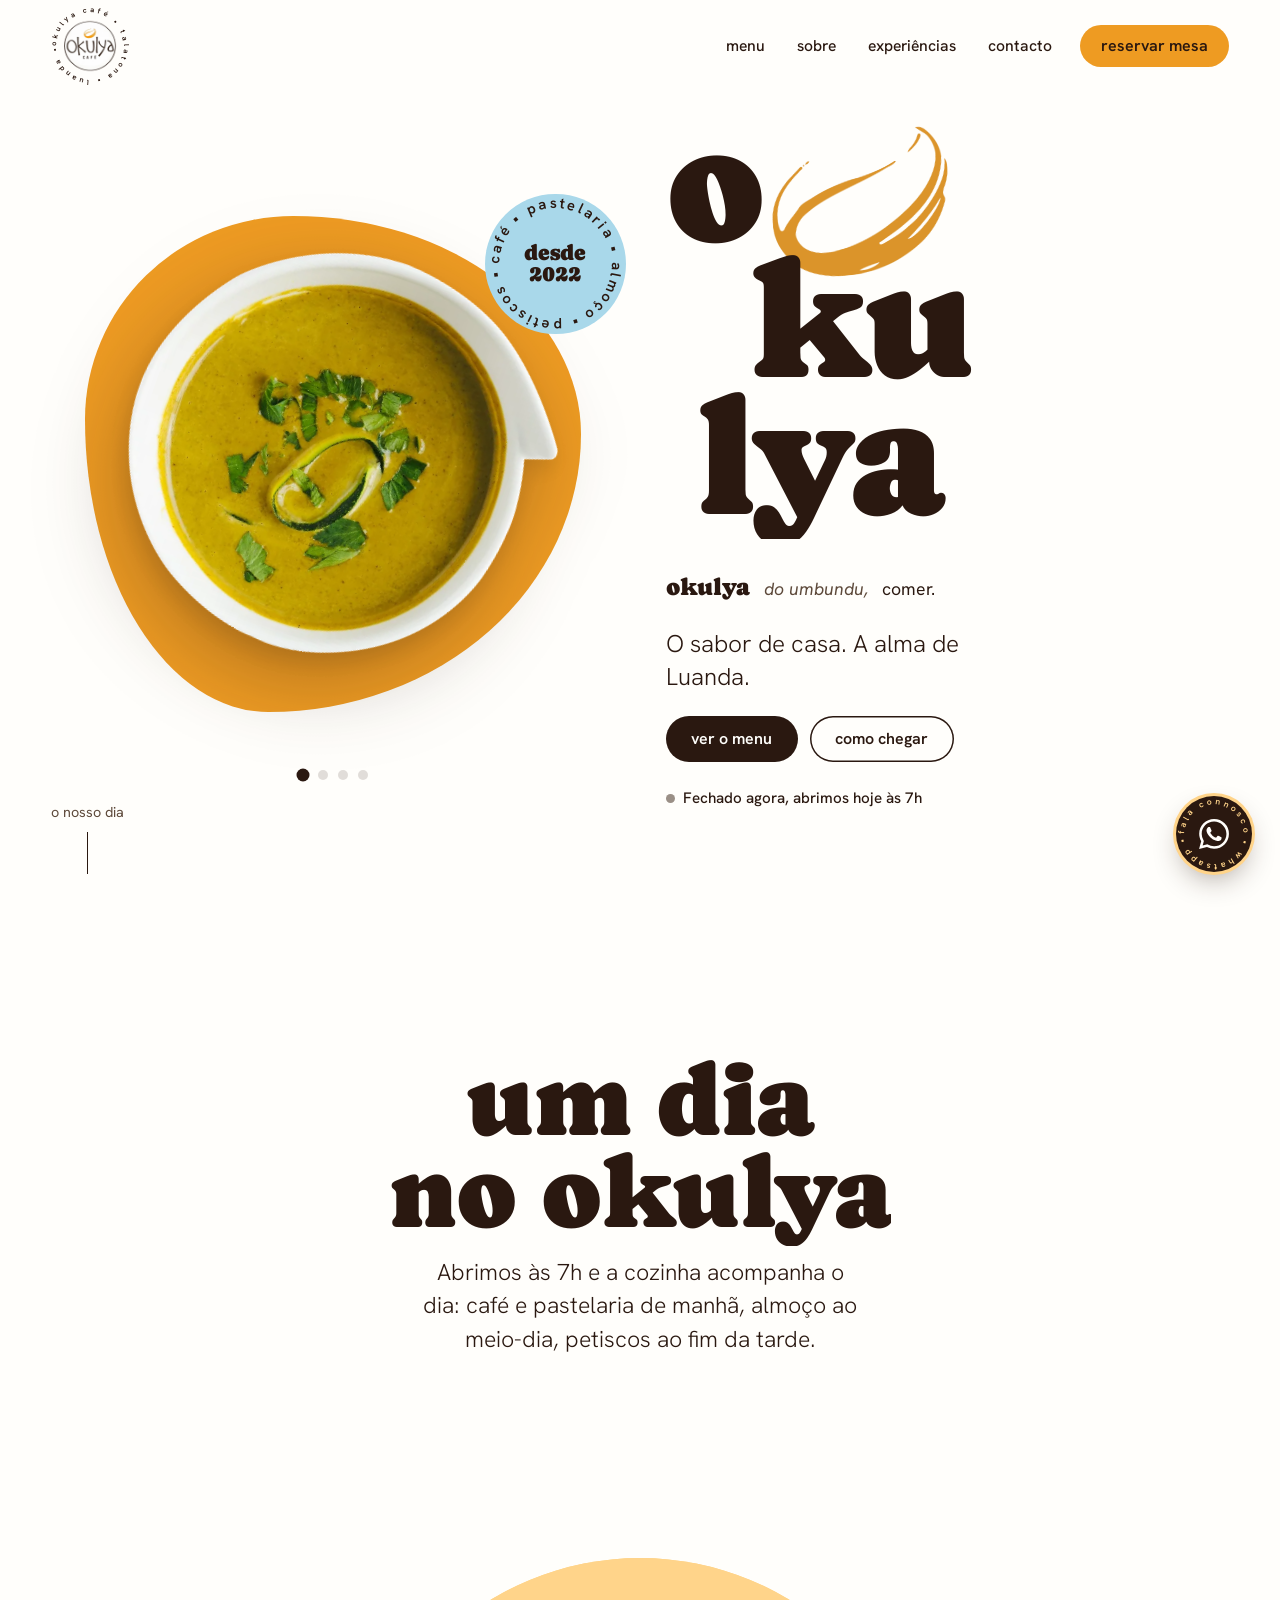
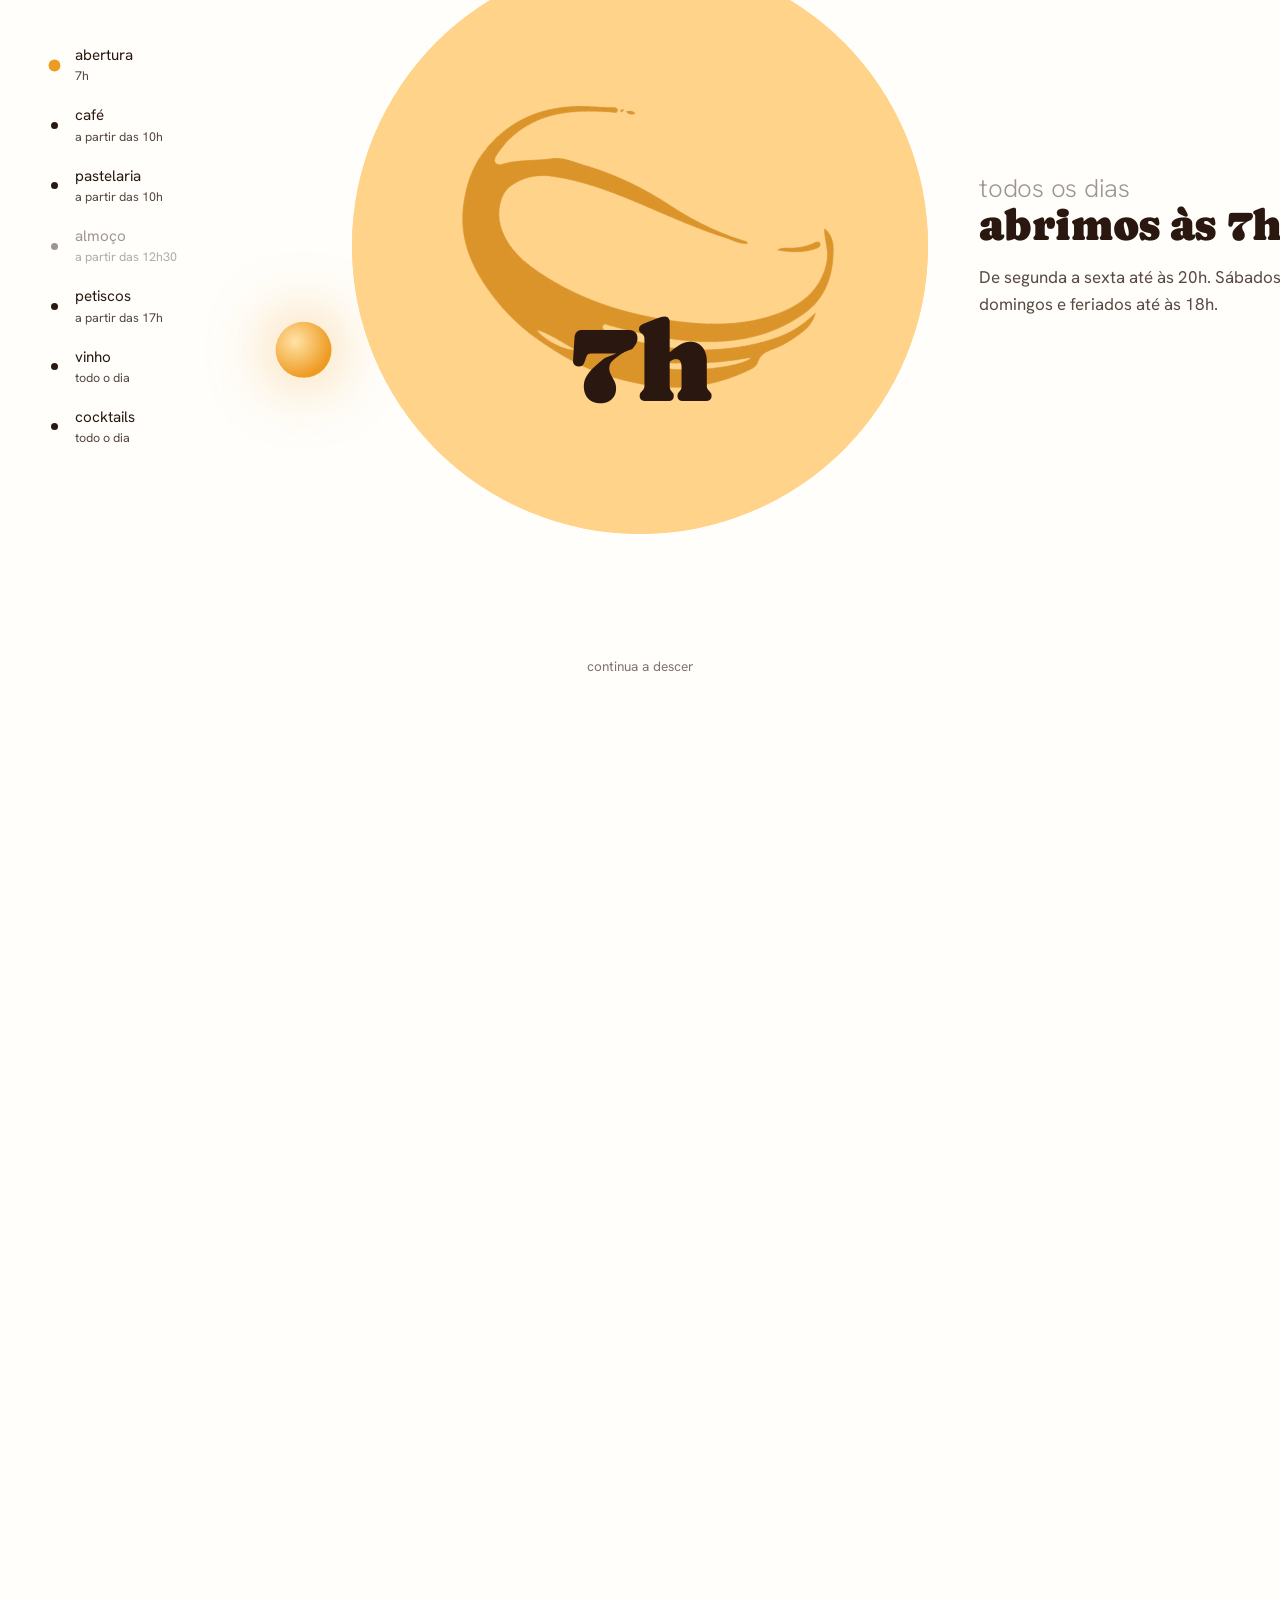
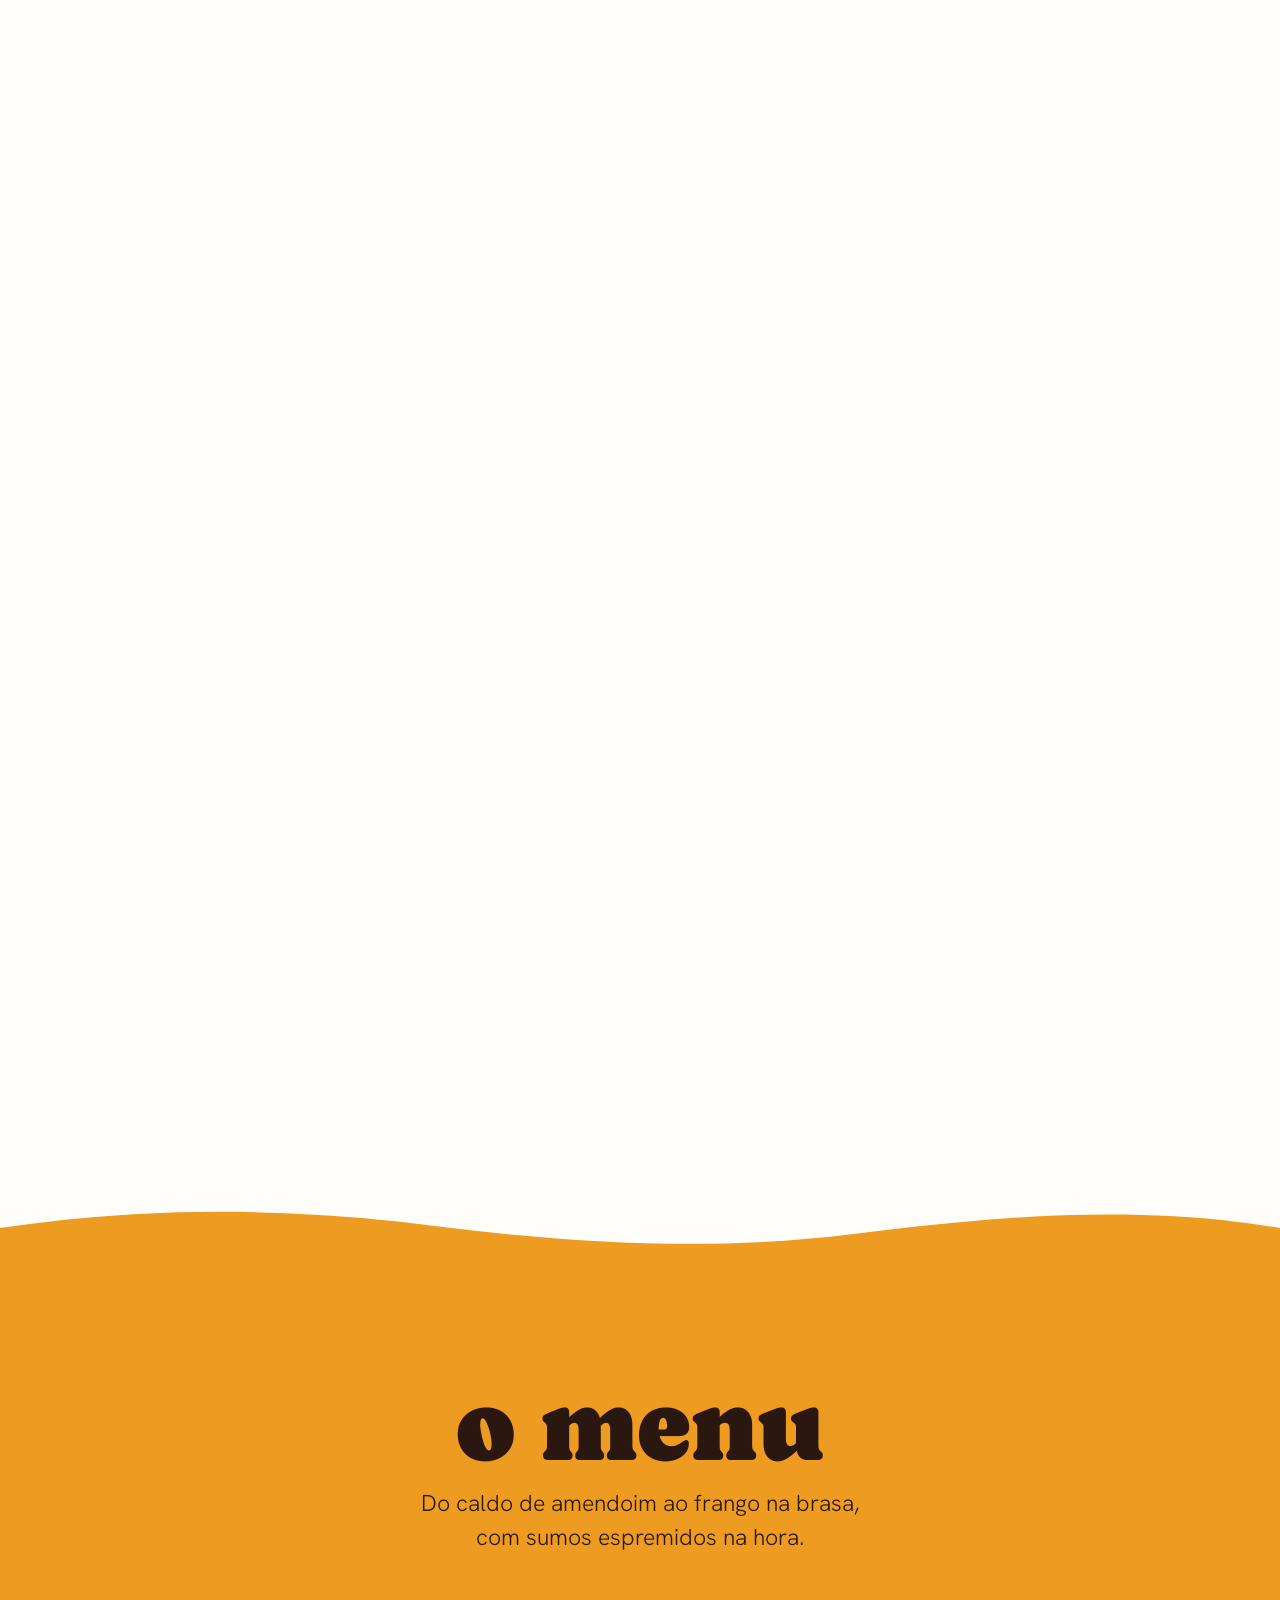
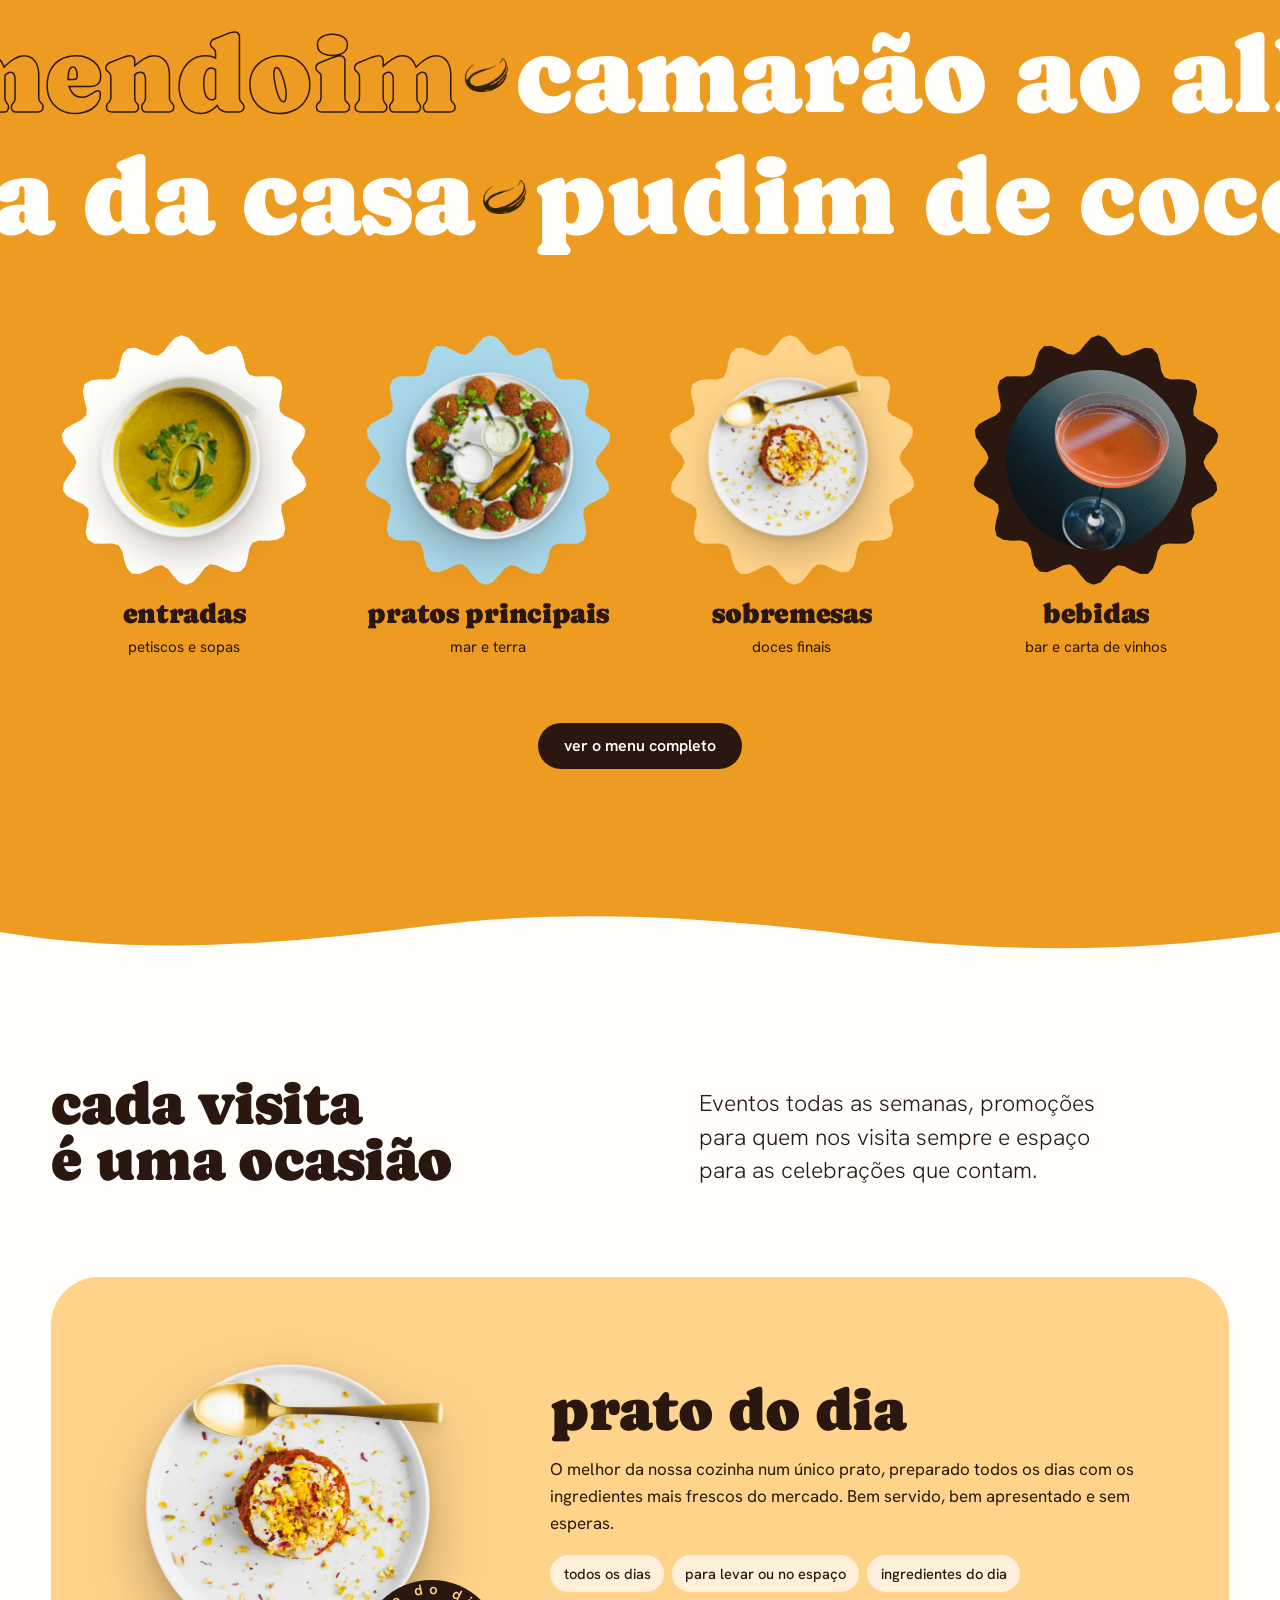
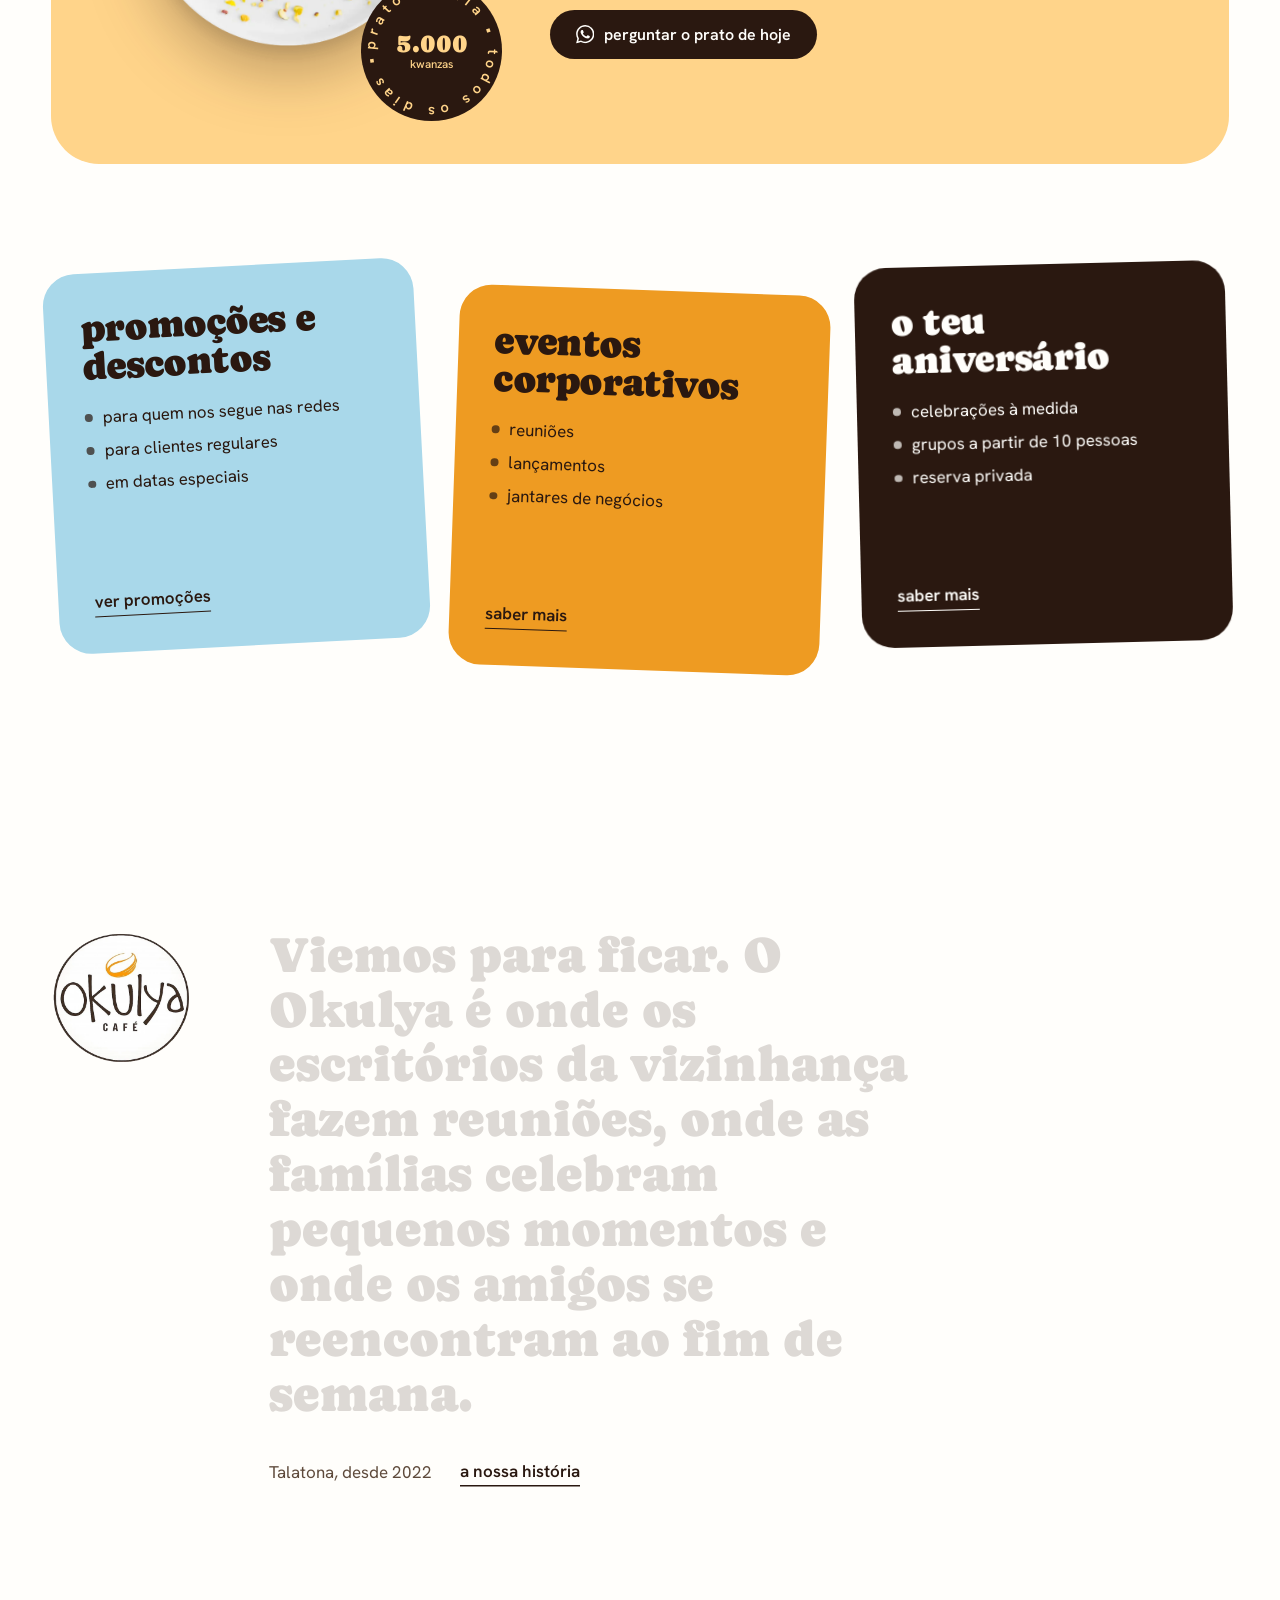
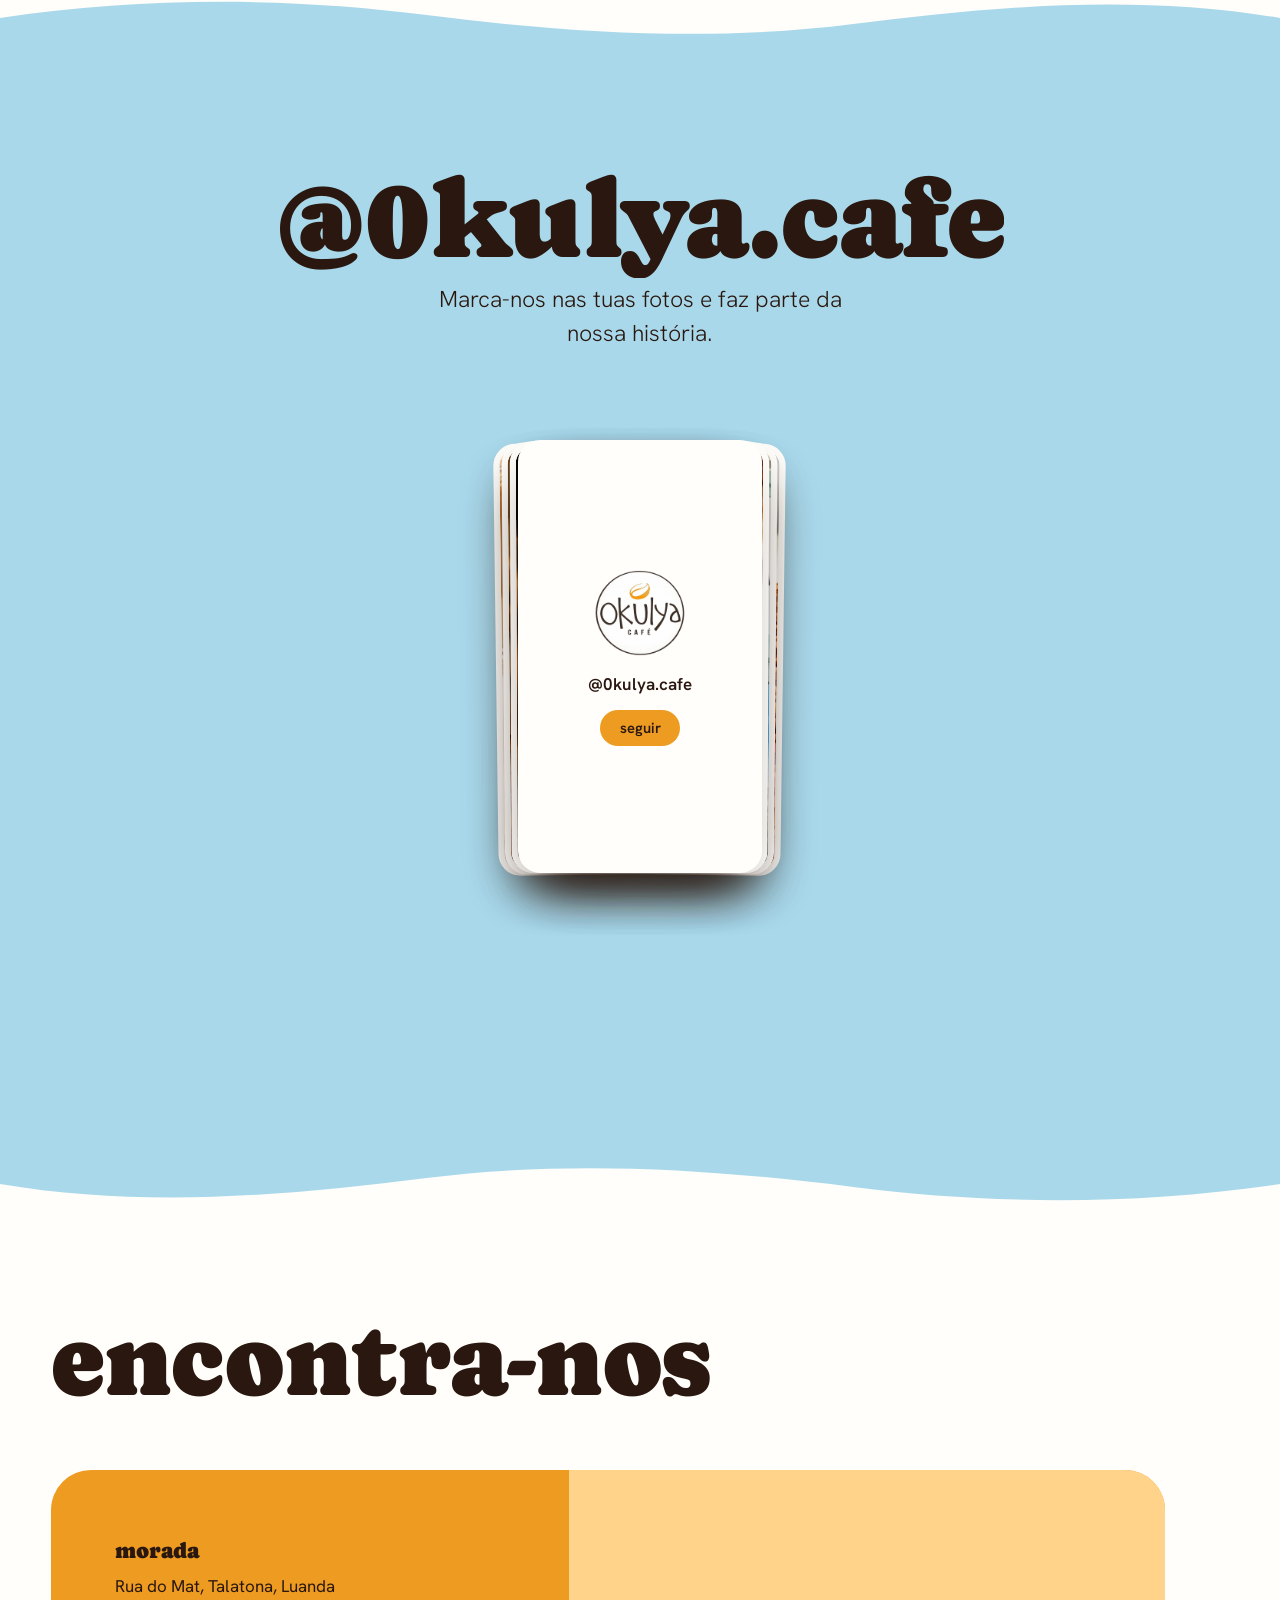
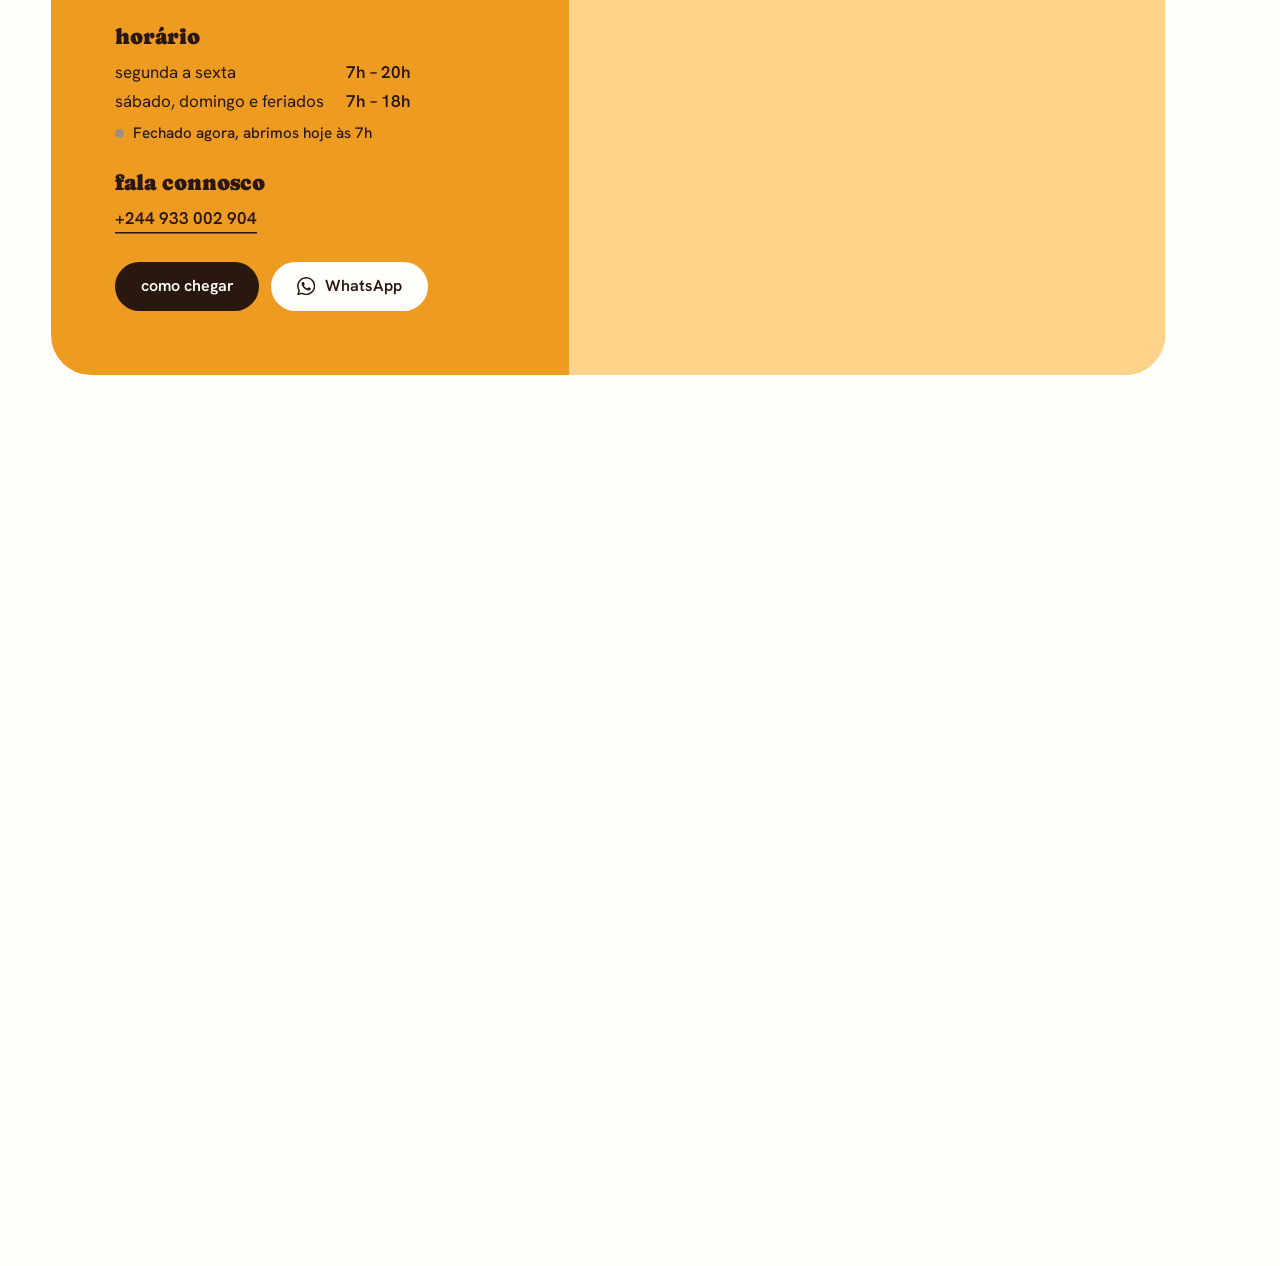
==== index.html @ a4bc152c "Build new Okulya Café website Four static pages (home, menu, sobre, experiências) mixing the calm po" ====
<!doctype html>
<html lang="pt-AO">
<head>
  <meta charset="utf-8">
  <meta name="viewport" content="width=device-width, initial-scale=1, viewport-fit=cover">
  <title>Okulya Café em Talatona, Luanda</title>
  <meta name="description" content="Okulya Café em Talatona, Luanda. Café, pastelaria, almoço e petiscos, com o prato do dia a 5.000 Kz. Aberto todos os dias a partir das 7h.">
  <meta name="theme-color" content="#EE9B22">
  <meta property="og:type" content="website">
  <meta property="og:title" content="Okulya Café em Talatona, Luanda">
  <meta property="og:description" content="O sabor de casa. A alma de Luanda. Café, pastelaria, almoço e petiscos em Talatona.">
  <meta property="og:image" content="assets/img/logo.webp">
  <link rel="icon" type="image/png" href="favicon.png">
  <link rel="apple-touch-icon" href="apple-touch-icon.png">
  <link rel="preconnect" href="https://fonts.googleapis.com">
  <link rel="preconnect" href="https://fonts.gstatic.com" crossorigin>
  <link href="https://fonts.googleapis.com/css2?family=Caprasimo&family=Hanken+Grotesk:ital,wght@0,300;0,400;0,500;0,600;1,400&display=swap" rel="stylesheet">
  <link rel="stylesheet" href="assets/css/style.css">
  <script>document.documentElement.classList.add('js', 'is-entering');</script>
</head>
<body data-page="home">
  <a class="skip-link" href="#conteudo">Saltar para o conteúdo</a>

  <div class="pt" aria-hidden="true"><img src="assets/img/logo.webp" alt="" width="170" height="170"></div>

  <header class="site-header">
    <a class="brand" href="index.html" aria-label="Okulya Café, página inicial">
      <svg viewBox="0 0 100 100" aria-hidden="true"><defs><path id="ring-brand" d="M50,50 m-43,0 a43,43 0 1,1 86,0 a43,43 0 1,1 -86,0"/></defs><text><textPath href="#ring-brand" textLength="268">okulya café • talatona • luanda •</textPath></text></svg>
      <img src="assets/img/logo.webp" alt="" width="56" height="56">
    </a>
    <nav class="nav" aria-label="Principal">
      <a href="menu.html">menu</a>
      <a href="sobre.html">sobre</a>
      <a href="experiencias.html">experiências</a>
      <a href="#contacto">contacto</a>
      <a class="btn btn--ambar" href="https://wa.me/244933002904?text=Ol%C3%A1!%20Gostaria%20de%20reservar%20uma%20mesa%20no%20Okulya%20Caf%C3%A9." target="_blank" rel="noopener">reservar mesa</a>
    </nav>
    <button class="menu-toggle" type="button" aria-expanded="false" aria-controls="mobile-menu"><span></span><b class="visually-hidden">Abrir menu</b></button>
  </header>

  <div class="mobile-menu" id="mobile-menu">
    <div class="mobile-menu__blob" aria-hidden="true"></div>
    <ul>
      <li><a class="mm-link" href="menu.html">menu</a></li>
      <li><a class="mm-link" href="sobre.html">sobre</a></li>
      <li><a class="mm-link" href="experiencias.html">experiências</a></li>
      <li><a class="mm-link" href="#contacto">contacto</a></li>
    </ul>
    <div class="mobile-menu__foot">
      <p>Rua do Mat, Talatona, Luanda</p>
      <p><span class="status" data-status>Aberto todos os dias a partir das 7h</span></p>
      <p><a class="btn" href="https://wa.me/244933002904?text=Ol%C3%A1!%20Gostaria%20de%20reservar%20uma%20mesa%20no%20Okulya%20Caf%C3%A9." target="_blank" rel="noopener">reservar mesa</a></p>
    </div>
  </div>

  <main id="conteudo">

    <!-- ============ HERO ============ -->
    <section class="hero" aria-labelledby="hero-title">
      <div class="hero__stage">
        <div class="hero__blob" aria-hidden="true"></div>
        <div class="hero__plates">
          <img class="hero__plate is-active" src="assets/img/plate-1.webp" alt="Sopa cremosa com coentros" width="800" height="777">
          <img class="hero__plate" src="assets/img/plate-2.webp" alt="Prato de falafel com molhos" width="800" height="792" loading="lazy">
          <img class="hero__plate" src="assets/img/plate-3.webp" alt="Batatas com carne e molho da casa" width="800" height="735" loading="lazy">
          <img class="hero__plate" src="assets/img/plate-4.webp" alt="Prato do chefe com colher dourada" width="800" height="761" loading="lazy">
        </div>
        <div class="sticker hero__sticker" aria-hidden="true">
          <svg class="ring" viewBox="0 0 100 100"><defs><path id="ring-hero" d="M50,50 m-40,0 a40,40 0 1,1 80,0 a40,40 0 1,1 -80,0"/></defs><text><textPath href="#ring-hero" textLength="248">café • pastelaria • almoço • petiscos •</textPath></text></svg>
          <span class="sticker__core">desde<br>2022</span>
        </div>
        <div class="hero__dots" role="group" aria-label="Pratos em destaque">
          <button type="button" aria-current="true" aria-label="Prato 1"></button>
          <button type="button" aria-label="Prato 2"></button>
          <button type="button" aria-label="Prato 3"></button>
          <button type="button" aria-label="Prato 4"></button>
        </div>
      </div>

      <div class="hero__copy">
        <h1 class="hero__word" id="hero-title" aria-label="Okulya Café">
          <img class="hero__swoosh" src="assets/img/swoosh.webp" alt="" width="900" height="705" aria-hidden="true">
          <span class="line-mask" aria-hidden="true"><span>o</span></span>
          <span class="line-mask syl-2" aria-hidden="true"><span>ku</span></span>
          <span class="line-mask syl-3" aria-hidden="true"><span>lya</span></span>
        </h1>
        <p class="hero__def" data-hero-item><b>okulya</b> <i>do umbundu,</i> <span>comer.</span></p>
        <p class="hero__tag" data-hero-item>O sabor de casa. A alma de Luanda.</p>
        <div class="hero__actions" data-hero-item>
          <a class="btn" href="menu.html">ver o menu</a>
          <a class="btn btn--line" href="#contacto">como chegar</a>
        </div>
        <p data-hero-item><span class="status" data-status>Aberto todos os dias a partir das 7h</span></p>
      </div>

      <a class="hero__cue" href="#o-dia"><span>o nosso dia</span><i></i></a>
    </section>

    <!-- ============ THE DAY (porthole) ============ -->
    <section class="dia" id="o-dia" aria-labelledby="dia-title">
      <div class="dia__intro">
        <h2 class="display-l" id="dia-title" data-rise><span class="line-mask"><span>um dia</span></span><span class="line-mask"><span>no okulya</span></span></h2>
        <p class="lede">Abrimos às 7h e a cozinha acompanha o dia: café e pastelaria de manhã, almoço ao meio-dia, petiscos ao fim da tarde.</p>
      </div>

      <div class="dia__stage">
        <div class="dia__sun" aria-hidden="true"></div>
        <div class="dia__index" aria-label="Momentos do dia">
          <button type="button" data-step="0"><span>abertura<small>7h</small></span></button>
          <button type="button" data-step="1"><span>café<small>a partir das 10h</small></span></button>
          <button type="button" data-step="2"><span>pastelaria<small>a partir das 10h</small></span></button>
          <button type="button" data-step="3"><span>almoço<small>a partir das 12h30</small></span></button>
          <button type="button" data-step="4"><span>petiscos<small>a partir das 17h</small></span></button>
          <button type="button" data-step="5"><span>vinho<small>todo o dia</small></span></button>
          <button type="button" data-step="6"><span>cocktails<small>todo o dia</small></span></button>
        </div>
        <img class="dia__cutout dia__cutout--a" src="assets/img/plate-2.webp" alt="" width="800" height="792" loading="lazy" aria-hidden="true">
        <img class="dia__cutout dia__cutout--b" src="assets/img/plate-3.webp" alt="" width="800" height="735" loading="lazy" aria-hidden="true">

        <ol class="dia__steps">
          <li class="dia__step">
            <div class="dia__circle"><div class="dia__img dia__img--open"><img src="assets/img/swoosh.webp" alt="" width="900" height="705"><span>7h</span></div></div>
            <div class="dia__caption">
              <h3 class="duo"><span class="light">todos os dias</span><span class="dark">abrimos às 7h</span></h3>
              <p class="desc">De segunda a sexta até às 20h. Sábados, domingos e feriados até às 18h.</p>
            </div>
          </li>
          <li class="dia__step">
            <div class="dia__circle"><div class="dia__img"><img src="assets/img/day-coffee.webp" alt="Barista a preparar café na máquina de espresso" width="1000" height="1500" loading="lazy"></div></div>
            <div class="dia__caption">
              <h3 class="duo"><span class="light">a partir das 10h</span><span class="dark">café</span></h3>
              <p class="desc">Grãos escolhidos pelo seu carácter e torrados para realçar o melhor de cada um. Do espresso rápido ao cappuccino demorado, a manhã é ao teu ritmo.</p>
              <a class="link" href="menu.html#bebidas">ver bebidas</a>
            </div>
          </li>
          <li class="dia__step">
            <div class="dia__circle"><div class="dia__img"><img src="assets/img/day-pastry.webp" alt="Torradas, compota e sumo de laranja" width="1000" height="1500" loading="lazy"></div></div>
            <div class="dia__caption">
              <h3 class="duo"><span class="light">a partir das 10h</span><span class="dark">pastelaria</span></h3>
              <p class="desc">Feita fresca todas as manhãs, com técnicas clássicas e ingredientes da estação. Croissants, brioches e os especiais do dia.</p>
              <a class="link" href="menu.html#sobremesas">ver doces</a>
            </div>
          </li>
          <li class="dia__step">
            <div class="dia__circle"><div class="dia__img"><img src="assets/img/day-salad.webp" alt="Taça de salada com grão, legumes e queijo" width="1000" height="1250" loading="lazy"></div></div>
            <div class="dia__caption">
              <h3 class="duo"><span class="light">a partir das 12h30</span><span class="dark">almoço</span></h3>
              <p class="desc">Leve, da estação e sem complicações. Pratos simples e generosos, e o prato do dia por 5.000 Kz.</p>
              <a class="link" href="menu.html#pratos">ver pratos</a>
            </div>
          </li>
          <li class="dia__step">
            <div class="dia__circle"><div class="dia__img"><img src="assets/img/day-snacks.webp" alt="Petisco servido num prato fundo" width="1000" height="1500" loading="lazy"></div></div>
            <div class="dia__caption">
              <h3 class="duo"><span class="light">a partir das 17h</span><span class="dark">petiscos</span></h3>
              <p class="desc">Para partilhar e comer com calma. Uns vêm das tradições daqui, outros de mais longe, e todos combinam com um copo.</p>
              <a class="link" href="menu.html#entradas">ver petiscos</a>
            </div>
          </li>
          <li class="dia__step">
            <div class="dia__circle"><div class="dia__img"><img src="assets/img/day-wine.webp" alt="Garrafa e copo de vinho branco numa mesa de mármore" width="1000" height="1500" loading="lazy"></div></div>
            <div class="dia__caption">
              <h3 class="duo"><span class="light">servido todo o dia</span><span class="dark">vinho</span></h3>
              <p class="desc">Uma carta feita de curiosidade e conversa: pequenos produtores, vinhos descontraídos mas pensados.</p>
              <a class="link" href="menu.html#bebidas">ver a carta</a>
            </div>
          </li>
          <li class="dia__step">
            <div class="dia__circle"><div class="dia__img"><img src="assets/img/day-cocktails.webp" alt="Cocktail rosado num copo de pé" width="1000" height="1500" loading="lazy"></div></div>
            <div class="dia__caption">
              <h3 class="duo"><span class="light">servido todo o dia</span><span class="dark">cocktails</span></h3>
              <p class="desc">Feitos com o que está fresco e com produtores locais. Simples, expressivos e discretamente inventivos.</p>
              <a class="link" href="menu.html#bebidas">ver cocktails</a>
            </div>
          </li>
        </ol>
        <p class="dia__hint" aria-hidden="true">continua a descer</p>
      </div>
    </section>

    <!-- ============ MENU (loud band) ============ -->
    <section class="menu-band wavy" id="menu" aria-labelledby="menu-title">
      <div class="menu-band__head wrap">
        <h2 class="display-l" id="menu-title" data-rise><span class="line-mask"><span>o menu</span></span></h2>
        <p class="lede">Do caldo de amendoim ao frango na brasa, com sumos espremidos na hora.</p>
      </div>

      <div class="menu-band__clip" aria-hidden="true">
        <div class="marquee" data-marquee="1">
          <div class="marquee__track">
            <span class="marquee__item marquee__item--outline">caldo de amendoim</span><span class="marquee__sep"><img src="assets/img/swoosh.webp" alt=""></span>
            <span class="marquee__item marquee__item--fill">camarão ao alho</span><span class="marquee__sep"><img src="assets/img/swoosh.webp" alt=""></span>
            <span class="marquee__item marquee__item--outline">polvo grelhado</span><span class="marquee__sep"><img src="assets/img/swoosh.webp" alt=""></span>
            <span class="marquee__item marquee__item--fill">frango na brasa</span><span class="marquee__sep"><img src="assets/img/swoosh.webp" alt=""></span>
            <span class="marquee__item marquee__item--outline">costela premium</span><span class="marquee__sep"><img src="assets/img/swoosh.webp" alt=""></span>
          </div>
        </div>
        <div class="marquee" data-marquee="-1">
          <div class="marquee__track">
            <span class="marquee__item marquee__item--fill">pudim de coco</span><span class="marquee__sep"><img src="assets/img/swoosh.webp" alt=""></span>
            <span class="marquee__item marquee__item--outline">mousse de maracujá</span><span class="marquee__sep"><img src="assets/img/swoosh.webp" alt=""></span>
            <span class="marquee__item marquee__item--fill">sumos naturais</span><span class="marquee__sep"><img src="assets/img/swoosh.webp" alt=""></span>
            <span class="marquee__item marquee__item--outline">semifrio de amendoim</span><span class="marquee__sep"><img src="assets/img/swoosh.webp" alt=""></span>
            <span class="marquee__item marquee__item--fill">caipirinha da casa</span><span class="marquee__sep"><img src="assets/img/swoosh.webp" alt=""></span>
          </div>
        </div>
      </div>

      <div class="wrap">
        <ul class="cats">
          <li>
            <a class="cat" data-pop href="menu.html#entradas" data-cursor="ver">
              <span class="cat__badge" style="--c: var(--cal)"><img src="assets/img/plate-1.webp" alt="" width="800" height="777" loading="lazy"></span>
              <h3>entradas</h3>
              <p>petiscos e sopas</p>
            </a>
          </li>
          <li>
            <a class="cat" data-pop href="menu.html#pratos" data-cursor="ver">
              <span class="cat__badge" style="--c: var(--ceu)"><img src="assets/img/plate-2.webp" alt="" width="800" height="792" loading="lazy"></span>
              <h3>pratos principais</h3>
              <p>mar e terra</p>
            </a>
          </li>
          <li>
            <a class="cat" data-pop href="menu.html#sobremesas" data-cursor="ver">
              <span class="cat__badge" style="--c: var(--mel)"><img src="assets/img/plate-4.webp" alt="" width="800" height="761" loading="lazy"></span>
              <h3>sobremesas</h3>
              <p>doces finais</p>
            </a>
          </li>
          <li>
            <a class="cat" data-pop href="menu.html#bebidas" data-cursor="ver">
              <span class="cat__badge cat__badge--photo" style="--c: var(--cafe)"><img src="assets/img/day-cocktails.webp" alt="" width="1000" height="1500" loading="lazy"></span>
              <h3>bebidas</h3>
              <p>bar e carta de vinhos</p>
            </a>
          </li>
        </ul>
        <div class="menu-band__cta"><a class="btn" href="menu.html">ver o menu completo</a></div>
      </div>
    </section>

    <!-- ============ EXPERIENCES ============ -->
    <section class="exp" aria-labelledby="exp-title">
      <div class="wrap">
        <div class="exp__head">
          <h2 class="display-m" id="exp-title" data-rise><span class="line-mask"><span>cada visita</span></span><span class="line-mask"><span>é uma ocasião</span></span></h2>
          <p class="lede">Eventos todas as semanas, promoções para quem nos visita sempre e espaço para as celebrações que contam.</p>
        </div>

        <article class="prato">
          <div class="prato__visual">
            <img src="assets/img/plate-4.webp" alt="Prato do dia empratado" width="800" height="761" loading="lazy">
            <div class="sticker prato__price" data-pop>
              <svg class="ring" viewBox="0 0 100 100" aria-hidden="true"><defs><path id="ring-prato" d="M50,50 m-40,0 a40,40 0 1,1 80,0 a40,40 0 1,1 -80,0"/></defs><text><textPath href="#ring-prato" textLength="248">prato do dia • todos os dias •</textPath></text></svg>
              <span class="sticker__core">5.000<small>kwanzas</small></span>
            </div>
          </div>
          <div class="prato__copy">
            <h3 class="display-m">prato do dia</h3>
            <p class="prose">O melhor da nossa cozinha num único prato, preparado todos os dias com os ingredientes mais frescos do mercado. Bem servido, bem apresentado e sem esperas.</p>
            <ul class="prato__facts">
              <li>todos os dias</li>
              <li>para levar ou no espaço</li>
              <li>ingredientes do dia</li>
            </ul>
            <a class="btn" href="https://wa.me/244933002904?text=Ol%C3%A1!%20Qual%20%C3%A9%20o%20prato%20do%20dia%20hoje%3F" target="_blank" rel="noopener">
              <svg viewBox="0 0 24 24" aria-hidden="true" fill="currentColor"><use href="#i-wa"/></svg>
              perguntar o prato de hoje
            </a>
          </div>
        </article>

        <div class="cards">
          <article class="card">
            <div>
              <h3>promoções e descontos</h3>
              <ul>
                <li>para quem nos segue nas redes</li>
                <li>para clientes regulares</li>
                <li>em datas especiais</li>
              </ul>
            </div>
            <a class="link" href="experiencias.html#promocoes">ver promoções</a>
          </article>
          <article class="card">
            <div>
              <h3>eventos corporativos</h3>
              <ul>
                <li>reuniões</li>
                <li>lançamentos</li>
                <li>jantares de negócios</li>
              </ul>
            </div>
            <a class="link" href="experiencias.html#corporativos">saber mais</a>
          </article>
          <article class="card">
            <div>
              <h3>o teu aniversário</h3>
              <ul>
                <li>celebrações à medida</li>
                <li>grupos a partir de 10 pessoas</li>
                <li>reserva privada</li>
              </ul>
            </div>
            <a class="link" href="experiencias.html#aniversarios">saber mais</a>
          </article>
        </div>
      </div>
    </section>

    <!-- ============ ABOUT teaser ============ -->
    <section class="home-about" aria-labelledby="about-title">
      <div class="wrap home-about__grid">
        <img class="home-about__mark" src="assets/img/logo.webp" alt="" width="150" height="150" loading="lazy" data-pop>
        <div>
          <h2 class="visually-hidden" id="about-title">Sobre o Okulya</h2>
          <p class="fill-text" data-fill>Viemos para ficar. O Okulya é onde os escritórios da vizinhança fazem reuniões, onde as famílias celebram pequenos momentos e onde os amigos se reencontram ao fim de semana.</p>
          <div class="home-about__foot">
            <span class="muted">Talatona, desde 2022</span>
            <a class="link" href="sobre.html">a nossa história</a>
          </div>
        </div>
      </div>
    </section>

    <!-- ============ INSTAGRAM ============ -->
    <section class="insta wavy" aria-labelledby="insta-title">
      <div class="insta__head wrap">
        <h2 class="display-l" id="insta-title" data-rise><span class="line-mask"><span>@0kulya.cafe</span></span></h2>
        <p class="lede">Marca-nos nas tuas fotos e faz parte da nossa história.</p>
      </div>
      <div class="insta__clip">
        <div class="fan">
          <a class="fan__card" style="--i:-3;--a:3" href="https://www.instagram.com/0kulya.cafe/" target="_blank" rel="noopener" data-cursor="ver"><img src="assets/img/instagram/post-03.jpg" alt="Tosta mista com café com leite" width="240" height="427" loading="lazy"></a>
          <a class="fan__card" style="--i:-2;--a:2" href="https://www.instagram.com/0kulya.cafe/" target="_blank" rel="noopener" data-cursor="ver"><img src="assets/img/instagram/post-02.jpg" alt="Três sumos naturais à frente do logótipo do Okulya" width="240" height="426" loading="lazy"></a>
          <a class="fan__card" style="--i:-1;--a:1" href="https://www.instagram.com/0kulya.cafe/" target="_blank" rel="noopener" data-cursor="ver"><img src="assets/img/instagram/post-06.jpg" alt="Espresso a sair da máquina para a chávena" width="240" height="426" loading="lazy"></a>
          <div class="fan__card fan__card--profile" style="--i:0;--a:0">
            <img src="assets/img/logo.webp" alt="" width="92" height="92" loading="lazy">
            <b>@0kulya.cafe</b>
            <a class="btn btn--ambar" href="https://www.instagram.com/0kulya.cafe/" target="_blank" rel="noopener">seguir</a>
          </div>
          <a class="fan__card" style="--i:1;--a:1" href="https://www.instagram.com/0kulya.cafe/" target="_blank" rel="noopener" data-cursor="ver"><img src="assets/img/instagram/post-01.jpg" alt="Sumo de laranja e fatia de bolo de chocolate" width="240" height="427" loading="lazy"></a>
          <a class="fan__card" style="--i:2;--a:2" href="https://www.instagram.com/0kulya.cafe/" target="_blank" rel="noopener" data-cursor="ver"><img src="assets/img/instagram/post-05.jpg" alt="Letreiro do Okulya Café com janelas azuis" width="240" height="427" loading="lazy"></a>
          <a class="fan__card" style="--i:3;--a:3" href="https://www.instagram.com/0kulya.cafe/" target="_blank" rel="noopener" data-cursor="ver"><img src="assets/img/instagram/post-04.jpg" alt="Bolo de jinguba crocante a ser cortado" width="240" height="426" loading="lazy"></a>
        </div>
      </div>
    </section>

    <!-- ============ VISIT ============ -->
    <section class="visit" id="contacto" aria-labelledby="visit-title">
      <div class="wrap">
        <h2 class="display-l" id="visit-title" data-rise style="margin-bottom: clamp(32px, 5vw, 64px)"><span class="line-mask"><span>encontra-nos</span></span></h2>
        <div class="visit__card">
          <div class="visit__info">
            <dl>
              <div>
                <dt>morada</dt>
                <dd>Rua do Mat, Talatona, Luanda</dd>
              </div>
              <div>
                <dt>horário</dt>
                <dd class="hours"><span>segunda a sexta</span><span>7h – 20h</span><span>sábado, domingo e feriados</span><span>7h – 18h</span></dd>
                <dd><span class="status" data-status>Aberto todos os dias a partir das 7h</span></dd>
              </div>
              <div>
                <dt>fala connosco</dt>
                <dd><a class="link" href="tel:+244933002904">+244 933 002 904</a></dd>
              </div>
            </dl>
            <div class="visit__actions">
              <a class="btn" href="https://www.google.com/maps/dir/?api=1&amp;destination=-8.9171841,13.1995378" target="_blank" rel="noopener">como chegar</a>
              <a class="btn btn--light" href="https://wa.me/244933002904?text=Ol%C3%A1!%20Gostaria%20de%20saber%20mais%20sobre%20o%20Okulya%20Caf%C3%A9." target="_blank" rel="noopener">
                <svg viewBox="0 0 24 24" aria-hidden="true" fill="currentColor"><use href="#i-wa"/></svg>
                WhatsApp
              </a>
            </div>
          </div>
          <div class="visit__map">
            <iframe title="Mapa com a localização do Okulya Café em Talatona" src="https://maps.google.com/maps?q=-8.9171841,13.1995378&amp;z=16&amp;output=embed" loading="lazy" referrerpolicy="no-referrer-when-downgrade"></iframe>
          </div>
          <a class="visit__tab" href="https://www.google.com/maps/dir/?api=1&amp;destination=-8.9171841,13.1995378" target="_blank" rel="noopener">como chegar</a>
        </div>
      </div>
    </section>

  </main>

  <footer class="site-footer">
    <div class="wrap">
      <div class="footer__grid">
        <h2>Passa hoje por cá.</h2>
        <div>
          <h3>visita</h3>
          <ul>
            <li>Rua do Mat, Talatona, Luanda</li>
            <li>seg. a sex. 7h – 20h</li>
            <li>sáb., dom. e feriados 7h – 18h</li>
          </ul>
        </div>
        <div>
          <h3>fala connosco</h3>
          <ul>
            <li><a href="https://wa.me/244933002904" target="_blank" rel="noopener">WhatsApp</a></li>
            <li><a href="tel:+244933002904">+244 933 002 904</a></li>
          </ul>
        </div>
        <div>
          <h3>segue</h3>
          <ul>
            <li><a href="https://www.instagram.com/0kulya.cafe/" target="_blank" rel="noopener">Instagram</a></li>
            <li><a href="https://www.facebook.com/profile.php?id=100083340589429" target="_blank" rel="noopener">Facebook</a></li>
            <li><a href="https://www.tiktok.com/@0kulya.cafe" target="_blank" rel="noopener">TikTok</a></li>
            <li><a href="https://www.linkedin.com/company/okulya" target="_blank" rel="noopener">LinkedIn</a></li>
            <li><a href="https://www.tripadvisor.co.uk/Restaurant_Review-g293763-d33320831-Reviews-Okulya_Cafe-Luanda_Luanda_Province.html" target="_blank" rel="noopener">TripAdvisor</a></li>
          </ul>
        </div>
      </div>
      <div class="footer__legal">
        <span>© <span data-year>2026</span> Okulya Café, Talatona, Luanda</span>
        <span class="footer__links"><a href="menu.html">menu</a><a href="sobre.html">sobre</a><a href="experiencias.html">experiências</a></span>
      </div>
    </div>
    <p class="footer__word" aria-hidden="true">okulya</p>
  </footer>

  <a class="sticker wa" href="https://wa.me/244933002904?text=Ol%C3%A1!%20Gostaria%20de%20saber%20mais%20sobre%20o%20Okulya%20Caf%C3%A9." target="_blank" rel="noopener" aria-label="Fala connosco no WhatsApp">
    <svg class="ring" viewBox="0 0 100 100" aria-hidden="true"><defs><path id="ring-wa" d="M50,50 m-39,0 a39,39 0 1,1 78,0 a39,39 0 1,1 -78,0"/></defs><text><textPath href="#ring-wa" textLength="240">fala connosco • whatsapp •</textPath></text></svg>
    <svg class="wa__icon" viewBox="0 0 24 24" aria-hidden="true"><use href="#i-wa"/></svg>
  </a>

  <svg width="0" height="0" style="position:absolute" aria-hidden="true">
    <symbol id="i-wa" viewBox="0 0 24 24"><path d="M17.472 14.382c-.297-.149-1.758-.867-2.03-.967-.273-.099-.471-.148-.67.15-.197.297-.767.966-.94 1.164-.173.199-.347.223-.644.075-.297-.15-1.255-.463-2.39-1.475-.883-.788-1.48-1.761-1.653-2.059-.173-.297-.018-.458.13-.606.134-.133.298-.347.446-.52.149-.174.198-.298.298-.497.099-.198.05-.371-.025-.52-.075-.149-.669-1.612-.916-2.207-.242-.579-.487-.5-.669-.51-.173-.008-.371-.01-.57-.01-.198 0-.52.074-.792.372-.272.297-1.04 1.016-1.04 2.479 0 1.462 1.065 2.875 1.213 3.074.149.198 2.096 3.2 5.077 4.487.709.306 1.262.489 1.694.625.712.227 1.36.195 1.871.118.571-.085 1.758-.719 2.006-1.413.248-.694.248-1.289.173-1.413-.074-.124-.272-.198-.57-.347m-5.421 7.403h-.004a9.87 9.87 0 0 1-5.031-1.378l-.361-.214-3.741.982.998-3.648-.235-.374a9.86 9.86 0 0 1-1.51-5.26c.001-5.45 4.436-9.884 9.888-9.884 2.64 0 5.122 1.03 6.988 2.898a9.825 9.825 0 0 1 2.893 6.994c-.003 5.45-4.437 9.884-9.885 9.884m8.413-18.297A11.815 11.815 0 0 0 12.05 0C5.495 0 .16 5.335.157 11.892c0 2.096.547 4.142 1.588 5.945L.057 24l6.305-1.654a11.882 11.882 0 0 0 5.683 1.448h.005c6.554 0 11.89-5.335 11.893-11.893a11.821 11.821 0 0 0-3.48-8.413z"/></symbol>
  </svg>

  <script src="assets/vendor/gsap.min.js" defer></script>
  <script src="assets/vendor/ScrollTrigger.min.js" defer></script>
  <script src="assets/vendor/lenis.min.js" defer></script>
  <script src="assets/js/main.js" defer></script>
</body>
</html>
---- assets/css/style.css ----
/* ==========================================================================
   Okulya Café
   Base: calm, white, airy (the elegant half).
   Loud moments are confined to stickers, the menu marquee and the Instagram fan.
   ========================================================================== */

:root {
  --cal: #FFFEFB;         /* whitewash walls */
  --cafe: #2A1810;        /* espresso, logo lettering */
  --cafe-soft: #5E4A3B;   /* secondary text */
  --ambar: #EE9B22;       /* the logo swoosh */
  --mel: #FFD48A;         /* honey */
  --ceu: #A9D8EA;         /* Luanda sky, the café's window frames */
  --line: rgba(42, 24, 16, .14);

  --font-display: "Caprasimo", "Cooper Black", Georgia, serif;
  --font-body: "Hanken Grotesk", system-ui, -apple-system, "Segoe UI", sans-serif;

  --ease: cubic-bezier(.22, 1, .36, 1);
  --ease-back: cubic-bezier(.34, 1.56, .64, 1);

  --gutter: clamp(16px, 4vw, 56px);
  --max: 1320px;
  --header-h: 92px;

  --scallop: polygon(100.0% 50.0%,98.9% 52.7%,96.2% 55.2%,93.4% 57.4%,91.9% 59.6%,92.3% 62.2%,93.9% 65.4%,95.2% 68.7%,95.0% 71.7%,92.9% 73.7%,89.4% 74.7%,85.9% 75.5%,83.6% 76.8%,82.8% 79.3%,82.9% 82.9%,82.6% 86.5%,81.2% 89.1%,78.3% 89.9%,74.7% 89.4%,71.3% 88.5%,68.7% 88.7%,66.8% 90.7%,65.4% 93.9%,63.6% 97.1%,61.1% 98.7%,58.2% 98.3%,55.2% 96.2%,52.5% 94.0%,50.0% 93.0%,47.5% 94.0%,44.8% 96.2%,41.8% 98.3%,38.9% 98.7%,36.4% 97.1%,34.6% 93.9%,33.2% 90.7%,31.3% 88.7%,28.7% 88.5%,25.3% 89.4%,21.7% 89.9%,18.8% 89.1%,17.4% 86.5%,17.1% 82.9%,17.2% 79.3%,16.4% 76.8%,14.1% 75.5%,10.6% 74.7%,7.1% 73.7%,5.0% 71.7%,4.8% 68.7%,6.1% 65.4%,7.7% 62.2%,8.1% 59.6%,6.6% 57.4%,3.8% 55.2%,1.1% 52.7%,0.0% 50.0%,1.1% 47.3%,3.8% 44.8%,6.6% 42.6%,8.1% 40.4%,7.7% 37.8%,6.1% 34.6%,4.8% 31.3%,5.0% 28.3%,7.1% 26.3%,10.6% 25.3%,14.1% 24.5%,16.4% 23.2%,17.2% 20.7%,17.1% 17.1%,17.4% 13.5%,18.8% 10.9%,21.7% 10.1%,25.3% 10.6%,28.7% 11.5%,31.3% 11.3%,33.2% 9.3%,34.6% 6.1%,36.4% 2.9%,38.9% 1.3%,41.8% 1.7%,44.8% 3.8%,47.5% 6.0%,50.0% 7.0%,52.5% 6.0%,55.2% 3.8%,58.2% 1.7%,61.1% 1.3%,63.6% 2.9%,65.4% 6.1%,66.8% 9.3%,68.7% 11.3%,71.3% 11.5%,74.7% 10.6%,78.3% 10.1%,81.2% 10.9%,82.6% 13.5%,82.9% 17.1%,82.8% 20.7%,83.6% 23.2%,85.9% 24.5%,89.4% 25.3%,92.9% 26.3%,95.0% 28.3%,95.2% 31.3%,93.9% 34.6%,92.3% 37.8%,91.9% 40.4%,93.4% 42.6%,96.2% 44.8%,98.9% 47.3%);
  --wave: url("data:image/svg+xml,%3Csvg xmlns='http://www.w3.org/2000/svg' viewBox='0 0 1440 64' preserveAspectRatio='none'%3E%3Cpath d='M0 32C160 4 320 4 480 28s320 36 480 12 320-40 480-8V64H0Z'/%3E%3C/svg%3E");
}

/* ---------- reset ---------- */
*, *::before, *::after { box-sizing: border-box; }
html { -webkit-text-size-adjust: 100%; text-size-adjust: 100%; }
html.lenis, html.lenis body { height: auto; }
.lenis.lenis-smooth { scroll-behavior: auto !important; }
.lenis.lenis-stopped { overflow: hidden; }
body {
  margin: 0;
  background: var(--cal);
  color: var(--cafe);
  font-family: var(--font-body);
  font-size: 1.0625rem;
  line-height: 1.6;
  -webkit-font-smoothing: antialiased;
  overflow-x: clip;
}
img, svg, video, iframe { display: block; max-width: 100%; }
img { height: auto; }
a { color: inherit; }
button { font: inherit; color: inherit; background: none; border: 0; padding: 0; cursor: pointer; }
h1, h2, h3, h4 { margin: 0; font-family: var(--font-display); font-weight: 400; line-height: 1; letter-spacing: -.01em; }
p { margin: 0; }
ul, ol { margin: 0; padding: 0; list-style: none; }
:focus-visible { outline: 3px solid var(--ambar); outline-offset: 3px; border-radius: 6px; }
.visually-hidden {
  position: absolute !important; width: 1px; height: 1px; padding: 0; margin: -1px;
  overflow: hidden; clip: rect(0 0 0 0); white-space: nowrap; border: 0;
}
.skip-link {
  position: fixed; left: 16px; top: -60px; z-index: 2000;
  background: var(--cafe); color: var(--cal); padding: 10px 16px; border-radius: 999px;
  text-decoration: none; transition: top .2s;
}
.skip-link:focus { top: 16px; }

.wrap { width: 100%; max-width: var(--max); margin-inline: auto; padding-inline: var(--gutter); }

/* ---------- type ---------- */
.display-xl { font-size: clamp(4.5rem, 15vw, 15rem); line-height: .82; }
.display-l  { font-size: clamp(3rem, 8vw, 7rem); line-height: .9; }
.display-m  { font-size: clamp(2.25rem, 4.6vw, 4rem); line-height: .95; }
.display-s  { font-size: clamp(1.6rem, 2.4vw, 2.1rem); line-height: 1.05; }
.lede { font-size: clamp(1.2rem, 1.8vw, 1.45rem); line-height: 1.45; font-weight: 300; max-width: 34ch; }
.muted { color: var(--cafe-soft); }
.prose { max-width: 60ch; }
.prose p + p { margin-top: 1em; }
.prose strong { font-weight: 600; }

/* Soquendo-style two-tone caption: a light line over a dark line */
.duo { display: grid; gap: .1em; font-size: clamp(1.35rem, 2vw, 1.75rem); line-height: 1.1; }
.duo .light { font-family: var(--font-body); font-weight: 300; color: rgba(42, 24, 16, .5); }
.duo .dark { font-family: var(--font-display); font-size: 1.7em; line-height: .95; }

/* split-line reveal: lines rise out of a mask */
.line-mask { display: block; overflow: hidden; padding-bottom: .08em; margin-bottom: -.08em; }
.line-mask > span { display: block; will-change: transform; }

/* ---------- buttons & links ---------- */
.btn {
  --bg: var(--cafe); --fg: var(--cal);
  display: inline-flex; align-items: center; gap: .6em;
  padding: .95em 1.6em; border-radius: 999px;
  background: var(--bg); color: var(--fg);
  font-weight: 600; font-size: 1rem; line-height: 1; text-decoration: none;
  transition: transform .35s var(--ease-back), background-color .25s, color .25s;
}
.btn:hover { transform: translateY(-2px) scale(1.03); }
.btn:active { transform: scale(.98); }
.btn svg { width: 1.15em; height: 1.15em; flex: none; }
.btn--ambar { --bg: var(--ambar); --fg: var(--cafe); }
.btn--line { --bg: transparent; --fg: var(--cafe); box-shadow: inset 0 0 0 1.5px currentColor; }
.btn--light { --bg: var(--cal); --fg: var(--cafe); }

.link {
  display: inline-flex; align-items: center; gap: .4em;
  font-weight: 600; text-decoration: none;
  background: linear-gradient(currentColor, currentColor) 0 100% / 100% 1.5px no-repeat;
  padding-bottom: 2px; transition: background-size .35s var(--ease);
}
.link:hover { background-size: 0 1.5px; background-position: 100% 100%; }

/* ---------- open-now status ---------- */
.status { display: inline-flex; align-items: center; gap: .55em; font-size: .95rem; font-weight: 500; }
.status::before {
  content: ""; width: .6em; height: .6em; border-radius: 50%; background: #9A8F86; flex: none;
}
.status.is-open::before { background: #3BA55C; box-shadow: 0 0 0 0 rgba(59, 165, 92, .5); animation: ping 2.2s infinite; }
@keyframes ping { 70% { box-shadow: 0 0 0 .6em rgba(59, 165, 92, 0); } 100% { box-shadow: 0 0 0 0 rgba(59, 165, 92, 0); } }

/* ==========================================================================
   Page transition (circle wipe in amber, the logo in the middle)
   ========================================================================== */
.pt {
  position: fixed; inset: 0; z-index: 1500; pointer-events: none;
  background: var(--ambar);
  display: grid; place-items: center;
  clip-path: circle(0% at var(--x, 50%) var(--y, 50%));
}
.pt img { width: clamp(110px, 16vw, 170px); border-radius: 50%; }
html.is-entering .pt { animation: pt-out .9s .25s var(--ease) both; }
html.is-entering .pt img { animation: pt-logo .9s .1s var(--ease) both; }
html.is-leaving .pt { pointer-events: all; clip-path: circle(150% at var(--x, 50%) var(--y, 50%)); transition: clip-path .7s cubic-bezier(.65, 0, .35, 1); }
@keyframes pt-out { from { clip-path: circle(150% at 50% 50%); } to { clip-path: circle(0% at 50% 50%); } }
@keyframes pt-logo { from { transform: scale(1); } to { transform: scale(.6) rotate(-20deg); opacity: 0; } }

/* ==========================================================================
   Custom cursor (Bon Bouquet's dot + ring)
   ========================================================================== */
.cursor { display: none; }
@media (hover: hover) and (pointer: fine) {
  html.has-cursor, html.has-cursor a, html.has-cursor button { cursor: none; }
  html.has-cursor iframe { cursor: auto; }
  .has-cursor .cursor { display: block; position: fixed; left: 0; top: 0; z-index: 1400; pointer-events: none; }
  .cursor__dot, .cursor__ring {
    position: fixed; left: 0; top: 0; border-radius: 50%; translate: -50% -50%;
  }
  .cursor__dot { width: 8px; height: 8px; background: var(--ambar); }
  .cursor__ring {
    width: 38px; height: 38px; border: 1.5px solid var(--ambar);
    display: grid; place-items: center;
    font-size: .8rem; font-weight: 600; color: var(--cafe);
    transition: width .35s var(--ease), height .35s var(--ease), background-color .3s, border-color .3s;
  }
  .cursor__ring span { opacity: 0; transition: opacity .2s; }
  .cursor.is-link .cursor__ring { width: 58px; height: 58px; background: rgba(238, 155, 34, .18); }
  .cursor.is-label .cursor__ring { width: 76px; height: 76px; background: var(--ambar); border-color: var(--ambar); }
  .cursor.is-label .cursor__ring span { opacity: 1; }
  .cursor.is-label .cursor__dot { opacity: 0; }
  .cursor.is-hidden { opacity: 0; }
}

/* ==========================================================================
   Header
   ========================================================================== */
.site-header {
  position: fixed; inset: 0 0 auto; z-index: 100;
  height: var(--header-h);
  display: flex; align-items: center; justify-content: space-between; gap: 24px;
  padding-inline: var(--gutter);
  transition: transform .55s var(--ease), background-color .35s, height .35s var(--ease);
}
.site-header.is-scrolled {
  --header-h: 74px;
  background: rgba(255, 254, 251, .88);
  -webkit-backdrop-filter: blur(14px); backdrop-filter: blur(14px);
  box-shadow: 0 1px 0 var(--line);
}
.site-header.is-hidden { transform: translateY(-105%); }

/* logo with a rotating ring of text, like Bon Bouquet's badge */
.brand { position: relative; display: block; width: 78px; height: 78px; flex: none; transition: width .35s var(--ease), height .35s var(--ease); }
.is-scrolled .brand { width: 62px; height: 62px; }
.brand img { position: absolute; inset: 15%; width: 70%; height: 70%; border-radius: 50%; }
.brand svg { position: absolute; inset: 0; width: 100%; height: 100%; animation: spin 22s linear infinite; }
.brand text { font: 600 9.6px var(--font-body); letter-spacing: .14em; fill: var(--cafe); }
@keyframes spin { to { transform: rotate(360deg); } }

.nav { display: flex; align-items: center; gap: 4px; }
.nav a:not(.btn) {
  position: relative; padding: 10px 14px; border-radius: 999px;
  font-weight: 500; font-size: .98rem; text-decoration: none;
  transition: background-color .25s;
}
.nav a:not(.btn):hover { background: rgba(255, 212, 138, .55); }
.nav a[aria-current="page"]::after {
  content: ""; position: absolute; left: 50%; bottom: 2px; width: 5px; height: 5px; margin-left: -2.5px;
  border-radius: 50%; background: var(--ambar);
}
.nav .btn { margin-left: 10px; padding: .8em 1.3em; }

.menu-toggle {
  display: none; width: 54px; height: 54px; border-radius: 50%;
  background: var(--ambar); place-items: center; position: relative; z-index: 2;
  transition: transform .4s var(--ease-back);
}
.menu-toggle:hover { transform: rotate(-12deg) scale(1.05); }
.menu-toggle span, .menu-toggle span::before {
  display: block; width: 22px; height: 2px; background: var(--cafe); border-radius: 2px;
  transition: transform .4s var(--ease);
}
.menu-toggle span { position: relative; transform: translateY(-4px); }
.menu-toggle span::before { content: ""; position: absolute; top: 8px; }
.menu-open .menu-toggle span { transform: translateY(0) rotate(45deg); }
.menu-open .menu-toggle span::before { transform: translateY(-8px) rotate(-90deg); }

/* full-screen mobile menu */
.mobile-menu {
  position: fixed; inset: 0; z-index: 90;
  background: var(--ambar);
  display: flex; flex-direction: column; justify-content: center;
  padding: calc(var(--header-h) + 10px) var(--gutter) 32px;
  clip-path: circle(0% at calc(100% - 50px) 46px);
  transition: clip-path .7s cubic-bezier(.65, 0, .35, 1);
  visibility: hidden;
}
.menu-open .mobile-menu { clip-path: circle(150% at calc(100% - 50px) 46px); visibility: visible; }
.mobile-menu ul { display: grid; gap: 4px; }
.mobile-menu li { overflow: hidden; }
.mobile-menu a.mm-link {
  display: block; font-family: var(--font-display); font-size: clamp(3rem, 14vw, 5rem); line-height: 1.05;
  text-decoration: none; transform: translateY(110%);
  transition: transform .6s var(--ease);
}
.menu-open .mobile-menu a.mm-link { transform: none; }
.menu-open .mobile-menu li:nth-child(2) a { transition-delay: .06s; }
.menu-open .mobile-menu li:nth-child(3) a { transition-delay: .12s; }
.menu-open .mobile-menu li:nth-child(4) a { transition-delay: .18s; }
.mobile-menu__foot { margin-top: auto; display: grid; gap: 14px; font-size: 1rem; }
.mobile-menu__blob {
  position: absolute; z-index: -1; right: -30vw; bottom: -10vh; width: 90vw; aspect-ratio: 1;
  background: var(--mel); border-radius: 42% 58% 63% 37% / 41% 44% 56% 59%;
  animation: blob 14s ease-in-out infinite alternate;
}

@media (max-width: 960px) {
  :root { --header-h: 78px; }
  .site-header.is-scrolled { --header-h: 68px; }
  .brand { width: 64px; height: 64px; }
  .is-scrolled .brand { width: 54px; height: 54px; }
  .nav { display: none; }
  .menu-toggle { display: grid; }
  .menu-open .site-header { background: transparent; box-shadow: none; -webkit-backdrop-filter: none; backdrop-filter: none; transform: none; }
}

/* ==========================================================================
   Shared shapes
   ========================================================================== */
@keyframes blob {
  0%   { border-radius: 42% 58% 63% 37% / 41% 44% 56% 59%; }
  50%  { border-radius: 58% 42% 38% 62% / 55% 61% 39% 45%; }
  100% { border-radius: 36% 64% 54% 46% / 62% 38% 62% 38%; }
}
.scallop { clip-path: var(--scallop); }

/* rotating text ring sticker */
.sticker {
  position: relative; display: grid; place-items: center;
  width: var(--size, 150px); aspect-ratio: 1; border-radius: 50%;
  background: var(--bg, var(--mel)); color: var(--fg, var(--cafe));
  text-align: center; text-decoration: none;
}
.sticker svg.ring { position: absolute; inset: 0; width: 100%; height: 100%; animation: spin 16s linear infinite; }
.sticker svg.ring text { font: 600 10.5px var(--font-body); letter-spacing: .16em; fill: currentColor; }
.sticker__core { position: relative; font-family: var(--font-display); line-height: .95; }

/* wavy section edges (mask so any background colour works) */
.wavy { position: relative; }
.wavy::before, .wavy::after {
  content: ""; position: absolute; left: 0; right: 0; height: 48px;
  background: inherit;
  -webkit-mask: var(--wave) center / 100% 100% no-repeat; mask: var(--wave) center / 100% 100% no-repeat;
  pointer-events: none;
}
.wavy::before { bottom: calc(100% - 1px); }
.wavy::after { top: calc(100% - 1px); transform: scaleY(-1) scaleX(-1); }
.wavy.wavy--top-only::after { display: none; }

/* ==========================================================================
   HOME: hero
   ========================================================================== */
.hero {
  position: relative; min-height: 100svh;
  display: grid; grid-template-columns: 1fr 1fr; align-items: center; gap: clamp(24px, 4vw, 72px);
  padding: calc(var(--header-h) + 24px) var(--gutter) 88px;
  max-width: 1500px; margin-inline: auto;
}
.hero__stage { position: relative; aspect-ratio: 1; width: min(100%, 640px); justify-self: center; }
.hero__blob {
  position: absolute; inset: 6%;
  background: var(--ambar);
  border-radius: 42% 58% 63% 37% / 41% 44% 56% 59%;
  animation: blob 12s ease-in-out infinite alternate;
}
.hero__plates { position: absolute; inset: 0; }
.hero__plate {
  position: absolute; inset: 9%; width: 82%; height: 82%; object-fit: contain;
  filter: drop-shadow(0 30px 40px rgba(42, 24, 16, .28));
  opacity: 0;
}
.hero__plate.is-active { opacity: 1; }
.hero__sticker { position: absolute; right: -2%; top: 2%; --size: clamp(104px, 11vw, 150px); --bg: var(--ceu); }
.hero__sticker .sticker__core { font-size: clamp(1.3rem, 1.7vw, 1.7rem); }
.hero__dots { position: absolute; left: 50%; bottom: -34px; translate: -50% 0; display: flex; gap: 10px; }
.hero__dots button { width: 10px; height: 10px; border-radius: 50%; background: var(--line); transition: background-color .3s, transform .3s; }
.hero__dots button[aria-current="true"] { background: var(--cafe); transform: scale(1.3); }

.hero__copy { position: relative; display: grid; justify-items: start; gap: 22px; }
.hero__word { position: relative; z-index: 0; font-size: clamp(5.5rem, min(13vw, 20vh), 13.5rem); line-height: .8; margin-bottom: .12em; }
.hero__word .line-mask { padding-bottom: .1em; }
.hero__word .syl-2 { padding-left: .5em; }
.hero__word .syl-3 { padding-left: .18em; }
.hero__swoosh {
  position: absolute; z-index: -1; width: 58%; left: 34%; top: 4%;
  transform: rotate(-6deg);
}
.hero__def { display: flex; flex-wrap: wrap; align-items: baseline; gap: .35em .8em; font-size: 1.1rem; }
.hero__def b { font-family: var(--font-display); font-weight: 400; font-size: 1.35em; }
.hero__def i { color: var(--cafe-soft); }
.hero__tag { font-size: clamp(1.25rem, 1.9vw, 1.6rem); line-height: 1.35; font-weight: 300; max-width: 26ch; }
.hero__actions { display: flex; flex-wrap: wrap; gap: 12px; }
.hero__cue {
  position: absolute; left: var(--gutter); bottom: 26px;
  display: grid; justify-items: center; gap: 8px; font-size: .9rem; color: var(--cafe-soft); text-decoration: none;
}
.hero__cue i { width: 1.5px; height: 42px; background: var(--line); position: relative; overflow: hidden; }
.hero__cue i::after { content: ""; position: absolute; inset: 0; background: var(--cafe); animation: drip 2s var(--ease) infinite; }
@keyframes drip { from { transform: translateY(-100%); } to { transform: translateY(100%); } }

@media (max-width: 860px) {
  .hero { grid-template-columns: 1fr; padding-top: calc(var(--header-h) + 8px); padding-bottom: 110px; gap: 48px; }
  .hero__copy { order: -1; justify-items: center; text-align: center; }
  .hero__word .syl-2, .hero__word .syl-3 { padding-left: 0; }
  .hero__def { justify-content: center; }
  .hero__actions { justify-content: center; }
  .hero__stage { width: min(88vw, 460px); }
  .hero__cue { display: none; }
}

/* ==========================================================================
   HOME: the day (Soquendo's porthole)
   Base styles = static, readable list (no JS / reduced motion).
   .is-live = pinned scroll story.
   ========================================================================== */
.dia { background: var(--cal); }
.dia__stage { --bg: var(--cal); --ink: var(--cafe); background: var(--bg); color: var(--ink); }
.dia .duo .light { color: inherit; opacity: .45; }
.dia__intro { padding: clamp(80px, 12vw, 160px) var(--gutter) 40px; text-align: center; display: grid; justify-items: center; gap: 18px; }
.dia__intro .lede { margin-inline: auto; }

.dia__stage { position: relative; padding: 20px var(--gutter) 100px; max-width: var(--max); margin-inline: auto; }
.dia__index, .dia__sun, .dia__cutout { display: none; }
.dia__step { display: grid; grid-template-columns: minmax(180px, 320px) 1fr; align-items: center; gap: clamp(24px, 5vw, 80px); padding-block: 28px; }
.dia__circle { position: relative; aspect-ratio: 1; border-radius: 50%; overflow: hidden; background: var(--ambar); }
.dia__img { position: absolute; inset: 0; overflow: hidden; }
.dia__img img { width: 100%; height: 100%; object-fit: cover; }
.dia__img--open { display: grid; place-items: center; background: var(--mel); }
.dia__img--open img { width: 62%; height: auto; object-fit: contain; }
.dia__img--open span { position: absolute; font-family: var(--font-display); font-size: clamp(3rem, 9vw, 8rem); color: var(--cafe); bottom: 14%; }
.dia__caption { display: grid; gap: 18px; justify-items: start; }
.dia__caption p.desc { max-width: 38ch; color: inherit; opacity: .78; }

/* live mode */
.dia.is-live .dia__stage {
  height: 100vh; height: 100svh; max-width: none; padding: 0; overflow: hidden;
}
.dia.is-live .dia__steps { position: absolute; inset: 0; }
.dia.is-live .dia__step { display: contents; }
/* every step keeps its own circle, stacked in the same spot:
   a new photo rising inside the top circle reads as one porthole */
.dia.is-live .dia__circle {
  --r2: min(64vh, 64vw, 640px);
  position: absolute; left: 50%; top: 50%;
  width: var(--r2); height: var(--r2); translate: -50% -50%;
  background: transparent;
}
.dia.is-live .dia__step:first-child .dia__circle { background: var(--mel); }
.dia.is-live .dia__img { will-change: transform; }
.dia.is-live .dia__caption {
  position: absolute; top: 50%; translate: 0 -50%;
  left: calc(50% + min(32vh, 32vw, 320px) + clamp(28px, 4vw, 72px));
  width: min(30vw, 380px);
  opacity: 0; visibility: hidden;
}
.dia.is-live .dia__index {
  display: grid; gap: 4px; position: absolute; z-index: 2; top: 50%; translate: 0 -50%; left: var(--gutter);
}
.dia__index button {
  display: grid; grid-template-columns: 14px auto; align-items: center; gap: 10px; text-align: left;
  padding: 6px 0; font-size: .95rem; color: inherit; opacity: .45; transition: opacity .3s;
}
.dia__index button::before { content: ""; width: 7px; height: 7px; border-radius: 50%; background: currentColor; transition: transform .3s, background-color .3s; }
.dia__index button.is-active { opacity: 1; }
.dia__index button.is-active::before { background: var(--ambar); transform: scale(1.7); }
.dia__index small { display: block; font-size: .78rem; opacity: .8; }
.dia.is-live .dia__sun {
  display: block; position: absolute; left: 0; top: 0; z-index: 1;
  width: clamp(38px, 4.4vw, 60px); aspect-ratio: 1; border-radius: 50%; translate: -50% -50%;
  background: radial-gradient(circle at 35% 35%, #FFE3A8, var(--ambar) 70%);
  box-shadow: 0 0 60px 10px rgba(238, 155, 34, .35);
}
.dia.is-live .dia__cutout {
  display: block; position: absolute; z-index: 3; width: min(30vh, 30vw, 300px);
  filter: drop-shadow(0 26px 30px rgba(0, 0, 0, .3));
  opacity: 0;
}
.dia__cutout--a { left: calc(50% + min(18vh, 18vw)); top: calc(50% + min(10vh, 10vw)); }
.dia__cutout--b { right: calc(50% + min(16vh, 16vw)); top: calc(50% + min(6vh, 6vw)); }
.dia.is-live .dia__hint {
  position: absolute; left: 50%; bottom: 18px; translate: -50% 0; font-size: .85rem; opacity: .6;
}
.dia__hint { display: none; }
.dia.is-live .dia__hint { display: block; }

@media (max-width: 860px) {
  .dia__step { grid-template-columns: 1fr; justify-items: center; text-align: center; }
  .dia__step .dia__circle { width: min(78vw, 340px); }
  .dia__caption { justify-items: center; }
  .dia.is-live .dia__circle { --r2: min(76vw, 46vh); top: 38%; }
  .dia.is-live .dia__caption {
    left: 50%; top: auto; bottom: 8vh; translate: -50% 0; width: min(88vw, 420px);
    justify-items: center; text-align: center; gap: 10px;
  }
  .dia.is-live .dia__caption .duo { font-size: 1.15rem; }
  .dia.is-live .dia__caption p.desc { font-size: .98rem; display: -webkit-box; -webkit-line-clamp: 3; -webkit-box-orient: vertical; overflow: hidden; }
  .dia.is-live .dia__index { display: none; }
  .dia.is-live .dia__cutout { width: 34vw; }
  .dia__cutout--a { left: 54%; top: 40%; }
  .dia__cutout--b { right: 54%; top: 38%; }
  .dia.is-live .dia__hint { display: none; }
}

/* ==========================================================================
   HOME: menu marquee (Bon Bouquet's loud section, in amber)
   ========================================================================== */
.menu-band {
  position: relative; background: var(--ambar); color: var(--cafe);
  padding-block: clamp(70px, 10vw, 130px) clamp(80px, 11vw, 140px);
  overflow: hidden;
}
.menu-band.wavy { overflow: visible; }
.menu-band__clip { overflow: hidden; position: relative; }
.menu-band__head { text-align: center; display: grid; justify-items: center; gap: 16px; margin-bottom: clamp(30px, 5vw, 60px); }
.menu-band__head .lede { margin-inline: auto; }
.marquee { display: flex; overflow: hidden; user-select: none; }
.marquee__track { display: flex; flex: none; align-items: center; gap: .45em; padding-right: .45em; will-change: transform; }
.marquee__item { font-family: var(--font-display); font-size: clamp(3rem, 8.5vw, 8rem); line-height: 1.12; white-space: nowrap; }
.marquee__item--outline { color: transparent; -webkit-text-stroke: 1.5px var(--cafe); }
.marquee__item--fill { color: var(--cal); }
.marquee__sep { width: .4em; height: .4em; flex: none; font-size: clamp(3rem, 8.5vw, 8rem); }
.marquee__sep img { width: 100%; height: 100%; object-fit: contain; filter: brightness(.22); }

.cats { display: grid; grid-template-columns: repeat(4, 1fr); gap: clamp(16px, 3vw, 40px); margin-top: clamp(40px, 6vw, 80px); }
.cat { display: grid; justify-items: center; gap: 14px; text-align: center; text-decoration: none; }
.cat__badge {
  position: relative; width: 100%; max-width: 250px; aspect-ratio: 1; display: grid; place-items: center;
}
.cat__badge::before {
  content: ""; position: absolute; inset: 0; background: var(--c, var(--cal)); clip-path: var(--scallop);
  transition: transform .8s var(--ease);
}
.cat:hover .cat__badge::before { transform: rotate(40deg) scale(1.04); }
.cat__badge img { position: relative; width: 74%; filter: drop-shadow(0 16px 18px rgba(42, 24, 16, .25)); transition: transform .8s var(--ease); }
.cat:hover .cat__badge img { transform: rotate(-25deg) scale(1.06); }
.cat__badge--photo img { width: 72%; aspect-ratio: 1; object-fit: cover; border-radius: 50%; filter: none; }
.cat:hover .cat__badge--photo img { transform: scale(1.06); }
.cat h3 { font-size: clamp(1.5rem, 2.2vw, 2rem); }
.cat p { font-size: .95rem; margin-top: -6px; }
.menu-band__cta { display: flex; justify-content: center; margin-top: clamp(40px, 5vw, 64px); }

@media (max-width: 860px) {
  .cats { grid-template-columns: repeat(2, 1fr); row-gap: 36px; }
}

/* ==========================================================================
   HOME: experiences
   ========================================================================== */
.exp { padding-block: clamp(100px, 13vw, 180px) clamp(80px, 10vw, 140px); }
.exp__head { display: grid; grid-template-columns: 1.1fr 1fr; gap: 32px 64px; align-items: end; margin-bottom: clamp(48px, 7vw, 100px); }
.prato {
  display: grid; grid-template-columns: auto 1fr; align-items: center; gap: clamp(28px, 6vw, 96px);
  padding: clamp(28px, 5vw, 64px); border-radius: 48px; background: var(--mel);
  margin-bottom: clamp(56px, 8vw, 110px);
}
.prato__visual { position: relative; width: clamp(220px, 28vw, 380px); aspect-ratio: 1; }
.prato__visual > img { position: absolute; inset: 4%; width: 92%; filter: drop-shadow(0 26px 30px rgba(42, 24, 16, .3)); animation: spin 60s linear infinite; }
.prato__price { position: absolute; right: -8%; bottom: -6%; --size: clamp(110px, 11vw, 150px); --bg: var(--cafe); --fg: var(--mel); }
.prato__price .sticker__core { font-size: clamp(1.5rem, 2vw, 2rem); }
.prato__price .sticker__core small { display: block; font-family: var(--font-body); font-size: .45em; font-weight: 500; margin-top: .3em; }
.prato__copy { display: grid; gap: 18px; justify-items: start; }
.prato__facts { display: flex; flex-wrap: wrap; gap: 8px; }
.prato__facts li { padding: .45em .9em; border-radius: 999px; background: rgba(255, 254, 251, .7); font-size: .92rem; font-weight: 500; }

.cards { position: relative; display: grid; grid-template-columns: repeat(3, 1fr); gap: clamp(16px, 2.5vw, 32px); }
.card {
  --tilt: 0deg;
  position: relative; display: grid; align-content: space-between; gap: 40px;
  min-height: 380px; padding: clamp(24px, 3vw, 36px); border-radius: 32px;
  background: var(--c); color: var(--fg, var(--cafe));
  rotate: var(--tilt);
  transition: rotate .6s var(--ease-back), translate .6s var(--ease-back);
}
.card:hover { rotate: 0deg; translate: 0 -8px; }
.card:nth-child(1) { --c: var(--ceu); --tilt: -3deg; }
.card:nth-child(2) { --c: var(--ambar); --tilt: 2deg; translate: 0 24px; }
.card:nth-child(2):hover { translate: 0 16px; }
.card:nth-child(3) { --c: var(--cafe); --fg: var(--cal); --tilt: -1.5deg; }
.card h3 { font-size: clamp(2rem, 3vw, 2.6rem); }
.card ul { display: grid; gap: 6px; margin-top: 18px; }
.card li { display: flex; gap: .6em; align-items: baseline; }
.card li::before { content: ""; width: .45em; height: .45em; border-radius: 50%; background: currentColor; flex: none; translate: 0 -.1em; opacity: .7; }
.card .icon { width: 56px; height: 56px; }
.card .link { justify-self: start; }

@media (max-width: 960px) {
  .exp__head { grid-template-columns: 1fr; }
  .prato { grid-template-columns: 1fr; justify-items: center; text-align: center; border-radius: 36px; }
  .prato__copy { justify-items: center; }
  .prato__facts { justify-content: center; }
  .cards { grid-template-columns: 1fr; gap: 22px; }
  .card { min-height: 0; }
  .card:nth-child(2) { translate: none; }
  .card:nth-child(2):hover { translate: 0 -8px; }
}

/* ==========================================================================
   HOME: about teaser (scroll-filled two-tone text)
   ========================================================================== */
.home-about { padding-block: clamp(80px, 12vw, 170px); }
.home-about__grid { display: grid; grid-template-columns: auto 1fr; gap: clamp(28px, 6vw, 96px); align-items: start; }
.home-about__mark { width: clamp(90px, 11vw, 150px); }
.fill-text { font-family: var(--font-display); font-size: clamp(1.9rem, 3.9vw, 3.6rem); line-height: 1.1; max-width: 22ch; }
.fill-text .w { color: rgba(42, 24, 16, .16); transition: color .1s; }
.no-fill .fill-text .w, .fill-text.is-static .w { color: inherit; }
.home-about__foot { margin-top: 36px; display: flex; flex-wrap: wrap; gap: 14px 28px; align-items: center; }

@media (max-width: 760px) {
  .home-about__grid { grid-template-columns: 1fr; }
}

/* ==========================================================================
   Instagram fan
   ========================================================================== */
.insta { background: var(--ceu); padding-block: clamp(80px, 10vw, 130px); overflow: hidden; }
.insta.wavy { overflow: visible; }
.insta__clip { overflow: hidden; padding-block: 20px 40px; }
.insta__head { text-align: center; display: grid; justify-items: center; gap: 14px; margin-bottom: clamp(40px, 6vw, 70px); }
.insta__head .lede { margin-inline: auto; text-align: center; }
.insta__head h2 { font-size: clamp(2.3rem, 9.5vw, 7rem); }
.fan { --cw: clamp(170px, 19vw, 260px); position: relative; height: calc(var(--cw) * 16 / 9 + 120px); display: flex; justify-content: center; }
.fan__card {
  position: absolute; top: 0; left: 50%;
  width: var(--cw); aspect-ratio: 9 / 16;
  margin-left: calc(var(--cw) / -2);
  border-radius: 22px; overflow: hidden; background: var(--cal);
  box-shadow: 0 24px 50px -18px rgba(42, 24, 16, .45);
  border: 6px solid var(--cal);
  text-decoration: none;
  transform-origin: 50% 120%;
  /* --p goes 0 → 1 on scroll: the stack fans out like a hand of cards */
  transform:
    translateX(calc(var(--i) * var(--spread) * var(--p)))
    translateY(calc(var(--a) * 22px * var(--p)))
    rotate(calc(var(--i) * 7deg * var(--p)));
  z-index: calc(4 - var(--a));
}
.fan { --spread: clamp(120px, 13vw, 190px); --p: 1; }
.fan__card img { width: 100%; height: 100%; object-fit: cover; border-radius: 16px; }
.fan__card--profile { z-index: 5; display: grid; place-content: center; justify-items: center; gap: 12px; text-align: center; padding: 18px; }
.fan__card--profile img { width: 92px; height: 92px; border-radius: 50%; }
.fan__card--profile b { font-weight: 600; }
.fan__card--profile .btn { padding: .7em 1.3em; font-size: .92rem; }

@media (max-width: 700px) {
  .fan { --cw: 168px; --spread: 86px; }
}

/* ==========================================================================
   Visit / contact (Bon Bouquet's "Lieu" card, with a vertical tab)
   ========================================================================== */
.visit { padding-block: clamp(100px, 12vw, 170px); }
.visit__card {
  position: relative; display: grid; grid-template-columns: 1fr 1.15fr; border-radius: 40px; overflow: hidden;
  background: var(--ambar); margin-right: 64px;
}
.visit__info { padding: clamp(32px, 5vw, 72px); display: grid; gap: 28px; align-content: center; }
.visit__info dl { display: grid; gap: 20px; margin: 0; }
.visit__info dt { font-family: var(--font-display); font-size: 1.35rem; }
.visit__info dd { margin: 4px 0 0; }
.hours { display: grid; grid-template-columns: auto auto; justify-content: start; gap: 2px 22px; }
.hours span:nth-child(even) { font-weight: 600; }
.visit__map { min-height: 440px; background: var(--mel); }
.visit__map iframe { width: 100%; height: 100%; min-height: 440px; border: 0; filter: saturate(.85) sepia(.12); }
.visit__tab {
  position: absolute; top: 0; bottom: 0; right: -64px; width: 64px;
  display: grid; place-items: center;
  background: var(--cafe); color: var(--mel); border-radius: 0 40px 40px 0;
  font-family: var(--font-display); font-size: 1.6rem; text-decoration: none;
  writing-mode: vertical-rl;
}
.visit__actions { display: flex; flex-wrap: wrap; gap: 12px; }

@media (max-width: 900px) {
  .visit__card { grid-template-columns: 1fr; margin-right: 0; border-radius: 32px; }
  .visit__tab { display: none; }
  .visit__map, .visit__map iframe { min-height: 320px; }
}

/* ==========================================================================
   Footer (revealed from under the page)
   ========================================================================== */
main { position: relative; z-index: 1; background: var(--cal); }
.site-footer {
  position: relative; z-index: 0; background: var(--cafe); color: var(--cal);
  padding: clamp(64px, 8vw, 110px) 0 0; overflow: hidden;
}
@media (min-width: 961px) and (min-height: 760px) {
  .site-footer { position: sticky; bottom: 0; }
}
.footer__grid { display: grid; grid-template-columns: 1.4fr repeat(3, 1fr); gap: 40px; }
.footer__grid h2 { font-size: clamp(2rem, 3.4vw, 3rem); max-width: 12ch; }
.footer__grid h3 { font-family: var(--font-body); font-size: .95rem; font-weight: 600; color: var(--mel); margin-bottom: 14px; }
.footer__grid li + li { margin-top: 6px; }
.footer__grid a { text-decoration: none; opacity: .86; transition: opacity .2s, color .2s; }
.footer__grid a:hover { opacity: 1; color: var(--mel); }
.footer__word {
  font-family: var(--font-display); color: var(--ambar);
  font-size: clamp(6rem, 27vw, 26rem); line-height: .78; text-align: center;
  margin: clamp(40px, 6vw, 80px) 0 0; letter-spacing: -.02em;
  translate: 0 12%; white-space: nowrap;
}
.footer__links { display: flex; gap: 18px; }
.footer__links a { text-decoration: none; }
.footer__links a:hover { color: var(--mel); }
.footer__legal { display: flex; flex-wrap: wrap; justify-content: space-between; gap: 10px; font-size: .88rem; opacity: .7; padding-top: 28px; border-top: 1px solid rgba(255, 254, 251, .16); margin-top: 48px; }

@media (max-width: 900px) {
  .footer__grid { grid-template-columns: 1fr 1fr; }
  .footer__grid > :first-child { grid-column: 1 / -1; }
}

/* ==========================================================================
   Floating WhatsApp sticker
   ========================================================================== */
.wa {
  position: fixed; right: clamp(14px, 2.5vw, 28px); bottom: clamp(14px, 2.5vw, 28px); z-index: 80;
  --size: 76px; --bg: var(--cafe); --fg: var(--mel);
  box-shadow: 0 0 0 3px var(--mel), 0 12px 30px -8px rgba(42, 24, 16, .45);
  transition: transform .45s var(--ease-back), opacity .3s;
}
.wa:hover { transform: scale(1.08) rotate(-8deg); }
.wa svg.ring text { font-size: 11.5px; }
.wa .wa__icon { width: 30px; height: 30px; fill: var(--cal); }
.menu-open .wa { opacity: 0; pointer-events: none; }

/* ==========================================================================
   Inner pages: shared hero
   ========================================================================== */
.page-hero {
  position: relative; padding: calc(var(--header-h) + clamp(48px, 8vw, 110px)) var(--gutter) clamp(56px, 8vw, 110px);
  text-align: center; display: grid; justify-items: center; gap: 24px; overflow: hidden;
}
.page-hero > * { max-width: 100%; min-width: 0; }
.page-hero .lede { margin-inline: auto; }
.page-hero__plate {
  position: absolute; width: clamp(130px, 17vw, 260px); z-index: -1;
  filter: drop-shadow(0 20px 26px rgba(42, 24, 16, .22));
}
.display-xl--long { font-size: clamp(2.6rem, 12vw, 13rem); }
@media (max-width: 700px) {
  .page-hero__plate { display: none; }
}

/* ==========================================================================
   MENU page
   ========================================================================== */
.menu-nav {
  position: sticky; top: 74px; z-index: 40;
  padding: 14px var(--gutter);
  background: rgba(255, 254, 251, .9); -webkit-backdrop-filter: blur(12px); backdrop-filter: blur(12px);
  transition: top .55s var(--ease);
}
.header-hidden .menu-nav { top: 0; }
@media (max-width: 960px) { .menu-nav { top: 68px; } }
.menu-nav ul { display: flex; gap: 8px; justify-content: center; overflow-x: auto; scrollbar-width: none; }
.menu-nav ul::-webkit-scrollbar { display: none; }
.menu-nav a {
  display: block; white-space: nowrap; padding: .7em 1.25em; border-radius: 999px;
  text-decoration: none; font-weight: 500; box-shadow: inset 0 0 0 1.5px var(--line);
  transition: background-color .3s, box-shadow .3s, color .3s;
}
.menu-nav a:hover { box-shadow: inset 0 0 0 1.5px var(--cafe); }
.menu-nav a.is-active { background: var(--cafe); color: var(--cal); box-shadow: none; }

.menu-section { padding-block: clamp(64px, 9vw, 120px); scroll-margin-top: 150px; }
.menu-section:nth-of-type(even) { background: #FFF7E8; }
.menu-section__grid { display: grid; grid-template-columns: 1fr 1.5fr; gap: clamp(32px, 6vw, 100px); align-items: start; }
.menu-section__aside { position: sticky; top: 190px; display: grid; gap: 14px; justify-items: start; }
.menu-section__aside img { width: min(100%, 320px); margin-top: 18px; filter: drop-shadow(0 22px 26px rgba(42, 24, 16, .24)); }
.menu-list { display: grid; }
.menu-item { display: grid; gap: 6px; padding-block: 22px; border-bottom: 1px solid var(--line); }
.menu-item:first-child { padding-top: 0; }
.menu-item__top { display: flex; align-items: baseline; gap: 12px; }
.menu-item__name { font-family: var(--font-display); font-size: clamp(1.35rem, 2vw, 1.7rem); line-height: 1.1; }
.menu-item__dots { flex: 1; border-bottom: 2px dotted rgba(42, 24, 16, .3); translate: 0 -.3em; min-width: 20px; }
.menu-item__price { font-weight: 600; white-space: nowrap; font-variant-numeric: tabular-nums; }
.menu-item__desc { color: var(--cafe-soft); max-width: 52ch; }
.menu-note { text-align: center; padding: 28px var(--gutter) 0; color: var(--cafe-soft); font-size: .95rem; }

.times { display: flex; flex-wrap: wrap; justify-content: center; gap: 10px; }
.times li { padding: .5em 1em; border-radius: 999px; background: var(--mel); font-size: .95rem; }
.times b { font-weight: 600; }

.prato-band { background: var(--ambar); padding-block: clamp(60px, 8vw, 100px); }
.prato-band .wrap { display: flex; flex-wrap: wrap; align-items: center; justify-content: space-between; gap: 28px; }
.prato-band__lead { display: flex; align-items: center; gap: 28px; }
.prato-band .sticker { --size: 132px; --bg: var(--cafe); --fg: var(--mel); flex: none; }
.prato-band .sticker__core { font-size: 1.6rem; }
.prato-band .sticker__core small { display: block; font-family: var(--font-body); font-size: .45em; font-weight: 500; margin-top: .3em; }
.prato-band p { margin-top: 10px; max-width: 40ch; }
.menu-section__aside img.menu-section__photo { width: min(100%, 280px); aspect-ratio: 1; object-fit: cover; border-radius: 50%; filter: none; }
.menu-item__price small { font-weight: 400; }

@media (max-width: 860px) {
  .menu-section__grid { grid-template-columns: 1fr; }
  .menu-section__aside { position: static; justify-items: center; text-align: center; }
  .menu-section__aside img { width: 200px; }
  .menu-nav ul { justify-content: flex-start; }
  .prato-band__lead { flex-direction: column; align-items: flex-start; }
}

/* ==========================================================================
   ABOUT page
   ========================================================================== */
.grow-circle { height: 180vh; position: relative; }
.grow-circle__sticky { position: sticky; top: 0; height: 100vh; height: 100svh; overflow: hidden; display: grid; place-items: center; }
.grow-circle__img { position: absolute; inset: 0; clip-path: circle(22% at 50% 50%); }
.grow-circle__img img { width: 100%; height: 100%; object-fit: cover; }
.grow-circle__text {
  position: relative; z-index: 2; color: var(--cal); text-align: center; padding: 0 var(--gutter);
  opacity: 0; text-shadow: 0 2px 30px rgba(0, 0, 0, .35);
}
.no-motion .grow-circle { height: auto; }
.no-motion .grow-circle__sticky { position: relative; height: 70vh; }
.no-motion .grow-circle__img { clip-path: none; }
.no-motion .grow-circle__img::after { content: ""; position: absolute; inset: 0; background: rgba(42, 24, 16, .35); }
.no-motion .grow-circle__text { opacity: 1; }

.split { display: grid; grid-template-columns: 1fr 1fr; gap: clamp(32px, 7vw, 120px); align-items: center; padding-block: clamp(80px, 11vw, 160px); }
.split__media { position: relative; }
.split__media .frame { aspect-ratio: 1; border-radius: 50%; overflow: hidden; }
.split__media .frame img { width: 100%; height: 100%; object-fit: cover; }
.split__media .sticker { position: absolute; right: 0; bottom: 4%; --size: clamp(120px, 12vw, 160px); }
.split__copy { display: grid; gap: 22px; justify-items: start; }
.split__media .sticker { --bg: var(--ambar); }
.split__media .sticker__core { font-size: 1.6rem; }
.values__head .lede { max-width: 46ch; }
.page-hero__plate--swoosh { filter: none; }

.dict {
  display: grid; gap: 8px; padding: 26px 30px; border-radius: 28px; background: var(--mel); max-width: 30rem;
}
.dict__word { font-family: var(--font-display); font-size: 2.4rem; line-height: 1; }
.dict__meta { color: var(--cafe-soft); font-style: italic; }

.facts { display: flex; flex-wrap: wrap; justify-content: center; gap: clamp(16px, 3vw, 40px); padding-block: 10px clamp(60px, 9vw, 120px); }
.facts .sticker { --size: clamp(150px, 16vw, 210px); }
.facts .sticker:nth-child(1) { --bg: var(--ambar); rotate: -6deg; }
.facts .sticker:nth-child(2) { --bg: var(--ceu); rotate: 4deg; }
.facts .sticker:nth-child(3) { --bg: var(--mel); rotate: -2deg; }
.facts .sticker__core { font-size: clamp(2.2rem, 3.4vw, 3rem); }
.facts .sticker__core small { display: block; font-family: var(--font-body); font-size: .32em; font-weight: 500; line-height: 1.25; margin-top: .45em; max-width: 9em; }

.values { background: var(--cafe); color: var(--cal); padding-block: clamp(90px, 12vw, 160px); }
.values__head { display: grid; gap: 20px; max-width: 760px; margin-bottom: clamp(48px, 7vw, 90px); }
.values__grid { display: grid; grid-template-columns: repeat(3, 1fr); gap: clamp(18px, 3vw, 40px); }
.value { padding: 40px 36px 48px; display: grid; gap: 14px; align-content: start; color: var(--cafe); }
.value:nth-child(1) { background: var(--ambar); border-radius: 40px 40px 40px 140px; }
.value:nth-child(2) { background: var(--ceu); border-radius: 140px 40px 40px 40px; translate: 0 32px; }
.value:nth-child(3) { background: var(--mel); border-radius: 40px 140px 40px 40px; }
.value h3 { padding-top: 8px; }
.value h3 { font-size: clamp(2rem, 3vw, 2.6rem); }
.value b { font-weight: 600; }

@media (max-width: 860px) {
  .split { grid-template-columns: 1fr; }
  .split--rev .split__media { order: -1; }
  .values__grid { grid-template-columns: 1fr; }
  .value:nth-child(2) { translate: none; }
}

/* ==========================================================================
   EXPERIENCES page
   ========================================================================== */
.exp-feature { padding-block: clamp(40px, 6vw, 80px) clamp(80px, 10vw, 140px); }
.exp-row { display: grid; grid-template-columns: 1fr 1fr; gap: clamp(32px, 7vw, 120px); align-items: center; padding-block: clamp(60px, 8vw, 110px); }
.exp-row:nth-child(even) .exp-row__media { order: 2; }
.exp-row__media { position: relative; }
.exp-row__media .shape { aspect-ratio: 4 / 5; overflow: hidden; }
.exp-row__media .shape img { width: 100%; height: 100%; object-fit: cover; }
.exp-row:nth-child(1) .shape { border-radius: 200px 200px 32px 32px; }
.exp-row:nth-child(2) .shape { clip-path: var(--scallop); aspect-ratio: 1; }
.exp-row:nth-child(3) .shape { border-radius: 42% 58% 63% 37% / 41% 44% 56% 59%; aspect-ratio: 1; animation: blob 14s ease-in-out infinite alternate; }
.exp-row__media .sticker { position: absolute; left: -4%; top: -4%; --size: clamp(110px, 11vw, 150px); }
.exp-row__copy { display: grid; gap: 20px; justify-items: start; }
.chips { display: flex; flex-wrap: wrap; gap: 8px; }
.chips li { padding: .45em .95em; border-radius: 999px; box-shadow: inset 0 0 0 1.5px var(--line); font-size: .95rem; font-weight: 500; }

.weekly { background: var(--ceu); padding-block: clamp(70px, 9vw, 120px); text-align: center; }
.weekly .wrap { display: grid; justify-items: center; gap: 20px; }

@media (max-width: 860px) {
  .exp-row { grid-template-columns: 1fr; }
  .exp-row:nth-child(even) .exp-row__media { order: 0; }
  .exp-row__media { max-width: 440px; }
}

/* ==========================================================================
   Reduced motion: keep everything readable and still
   ========================================================================== */
@media (prefers-reduced-motion: reduce) {
  *, *::before, *::after { animation-duration: .001ms !important; animation-iteration-count: 1 !important; transition-duration: .001ms !important; }
  html.is-entering .pt { animation: none; clip-path: circle(0% at 50% 50%); }
  .fill-text .w { color: inherit; }
}
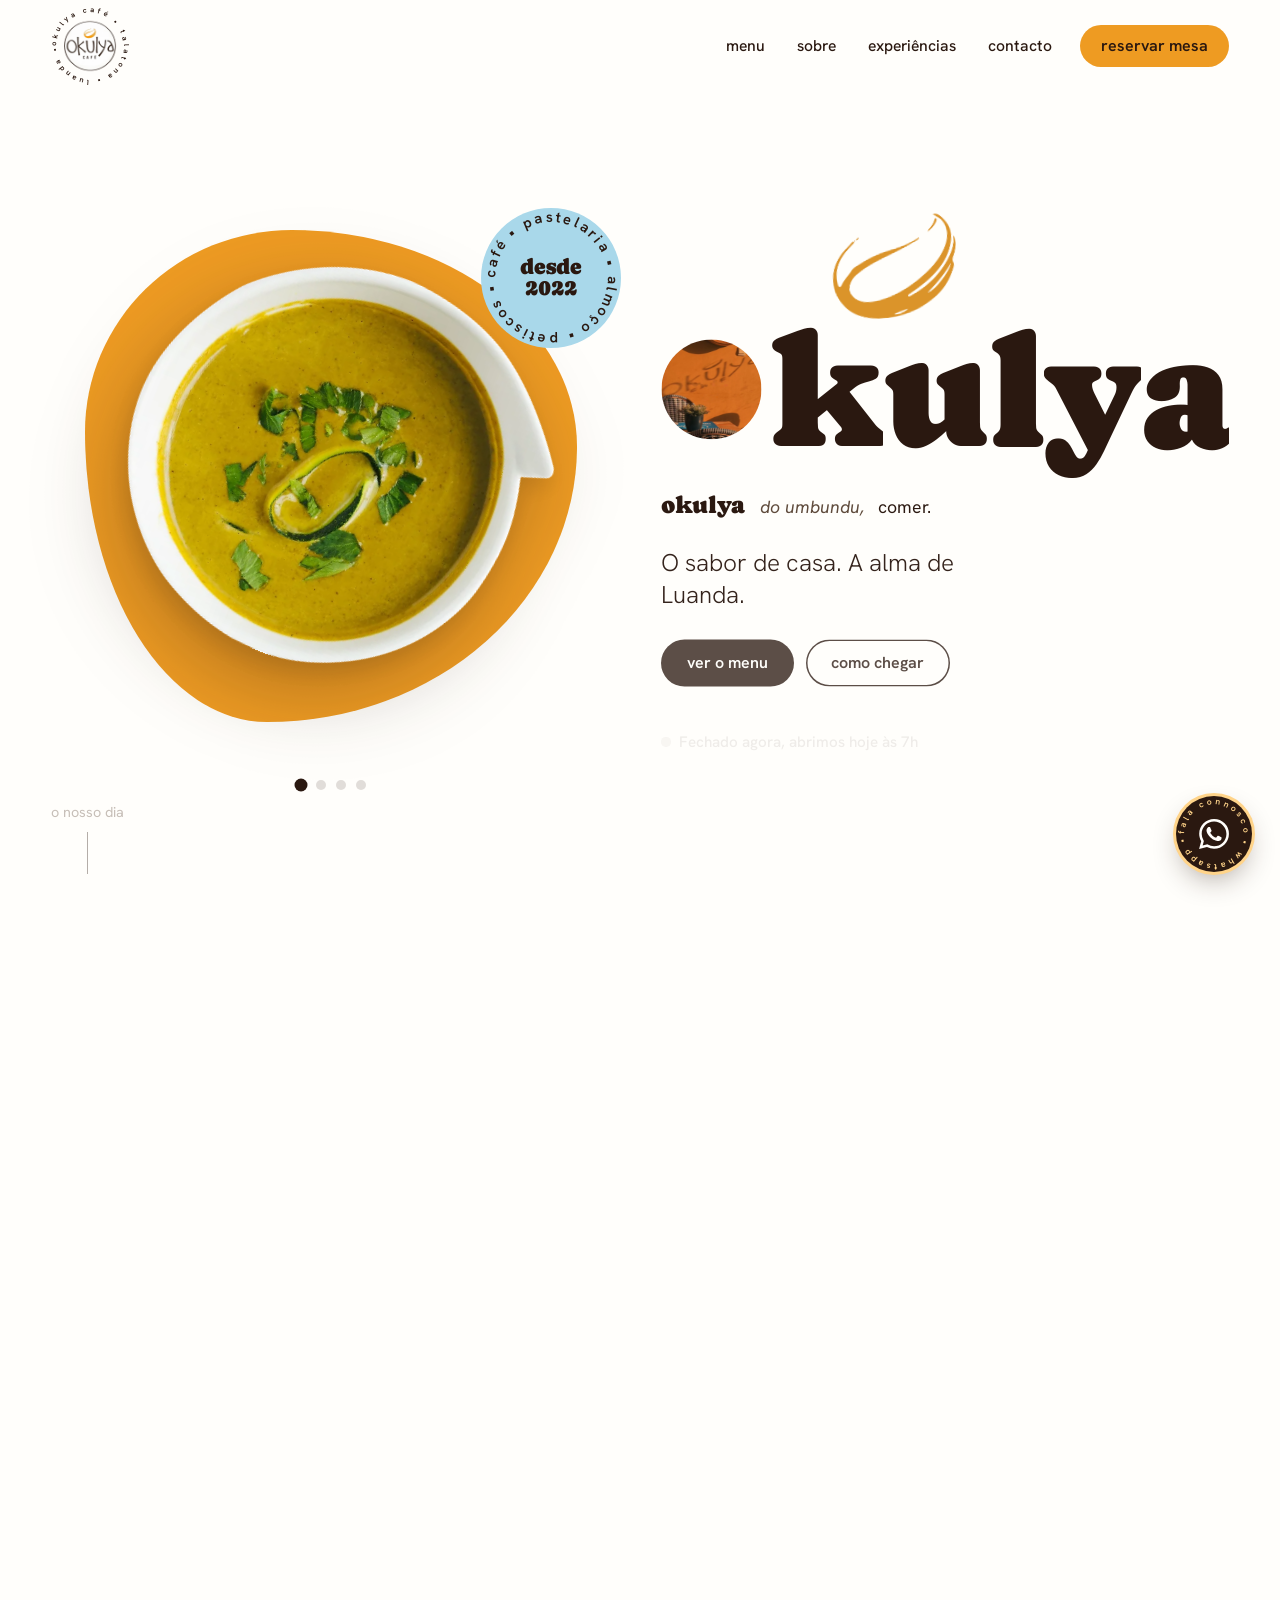
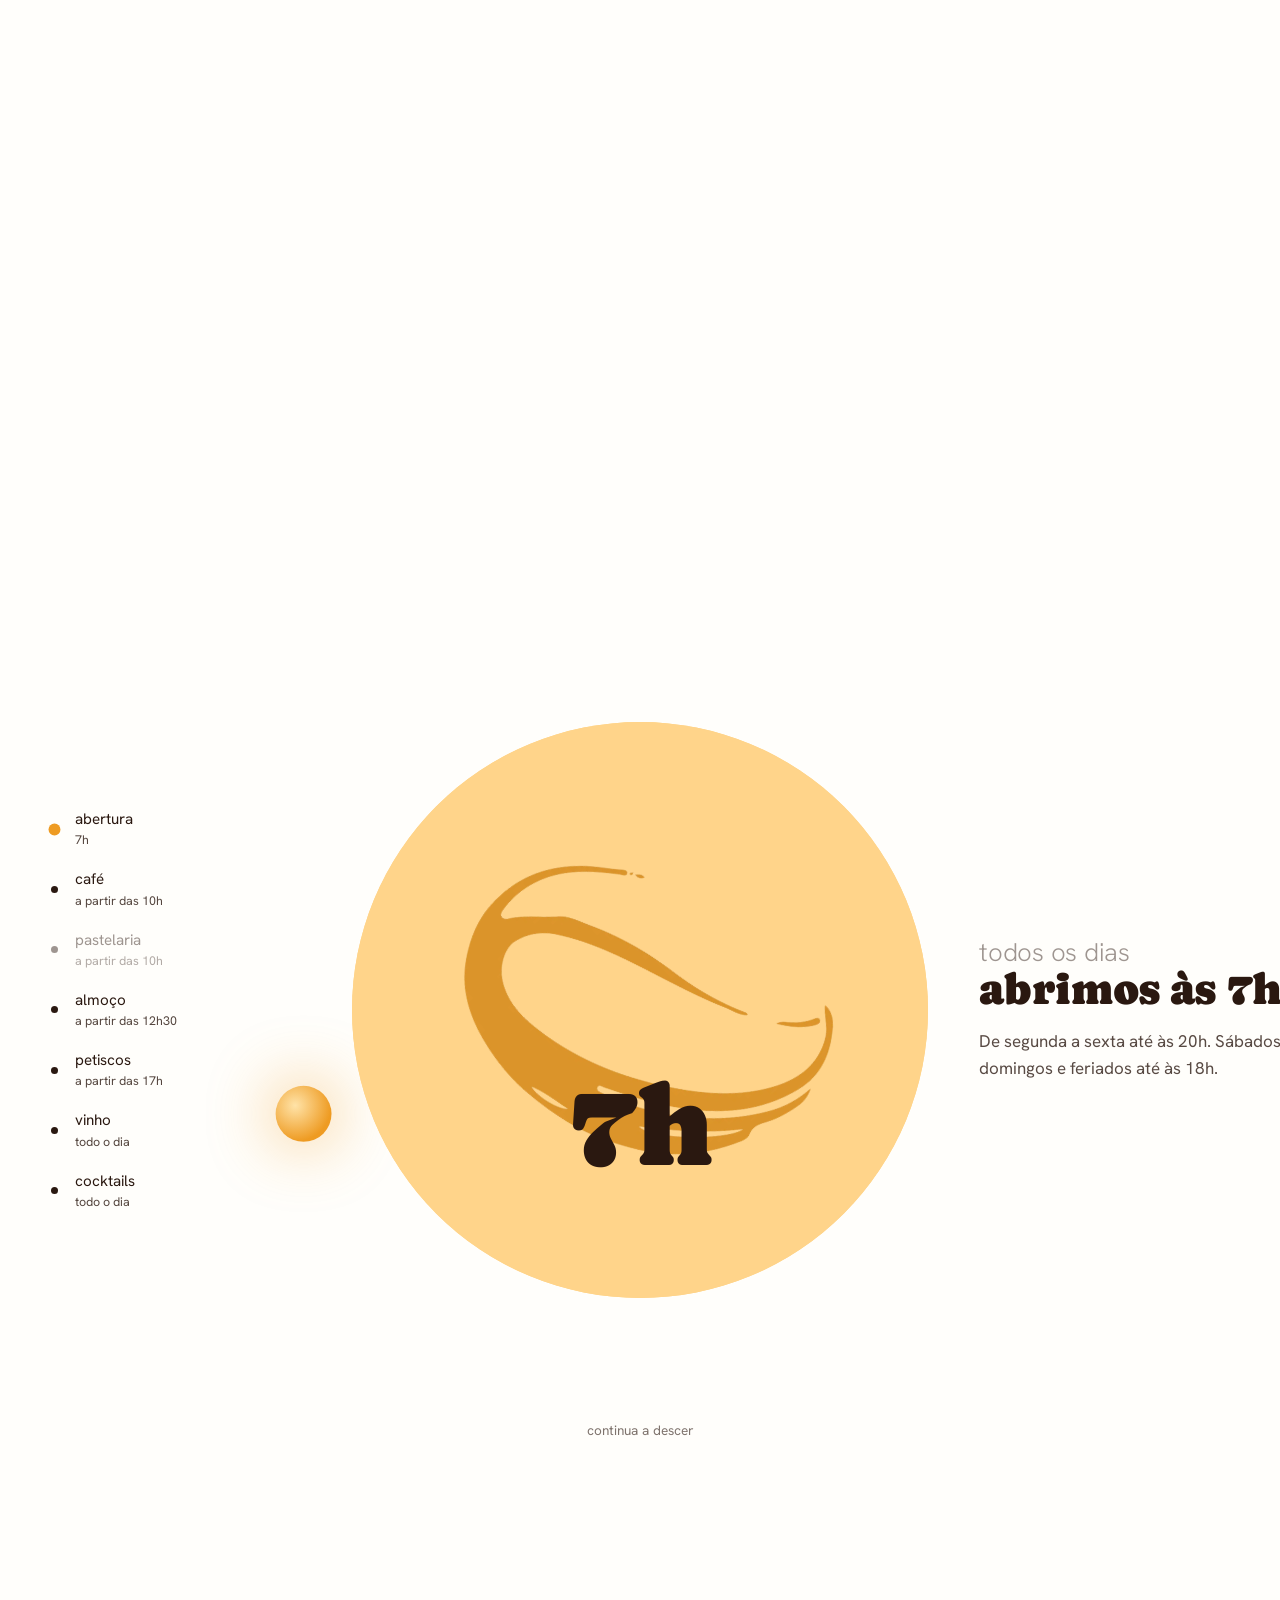
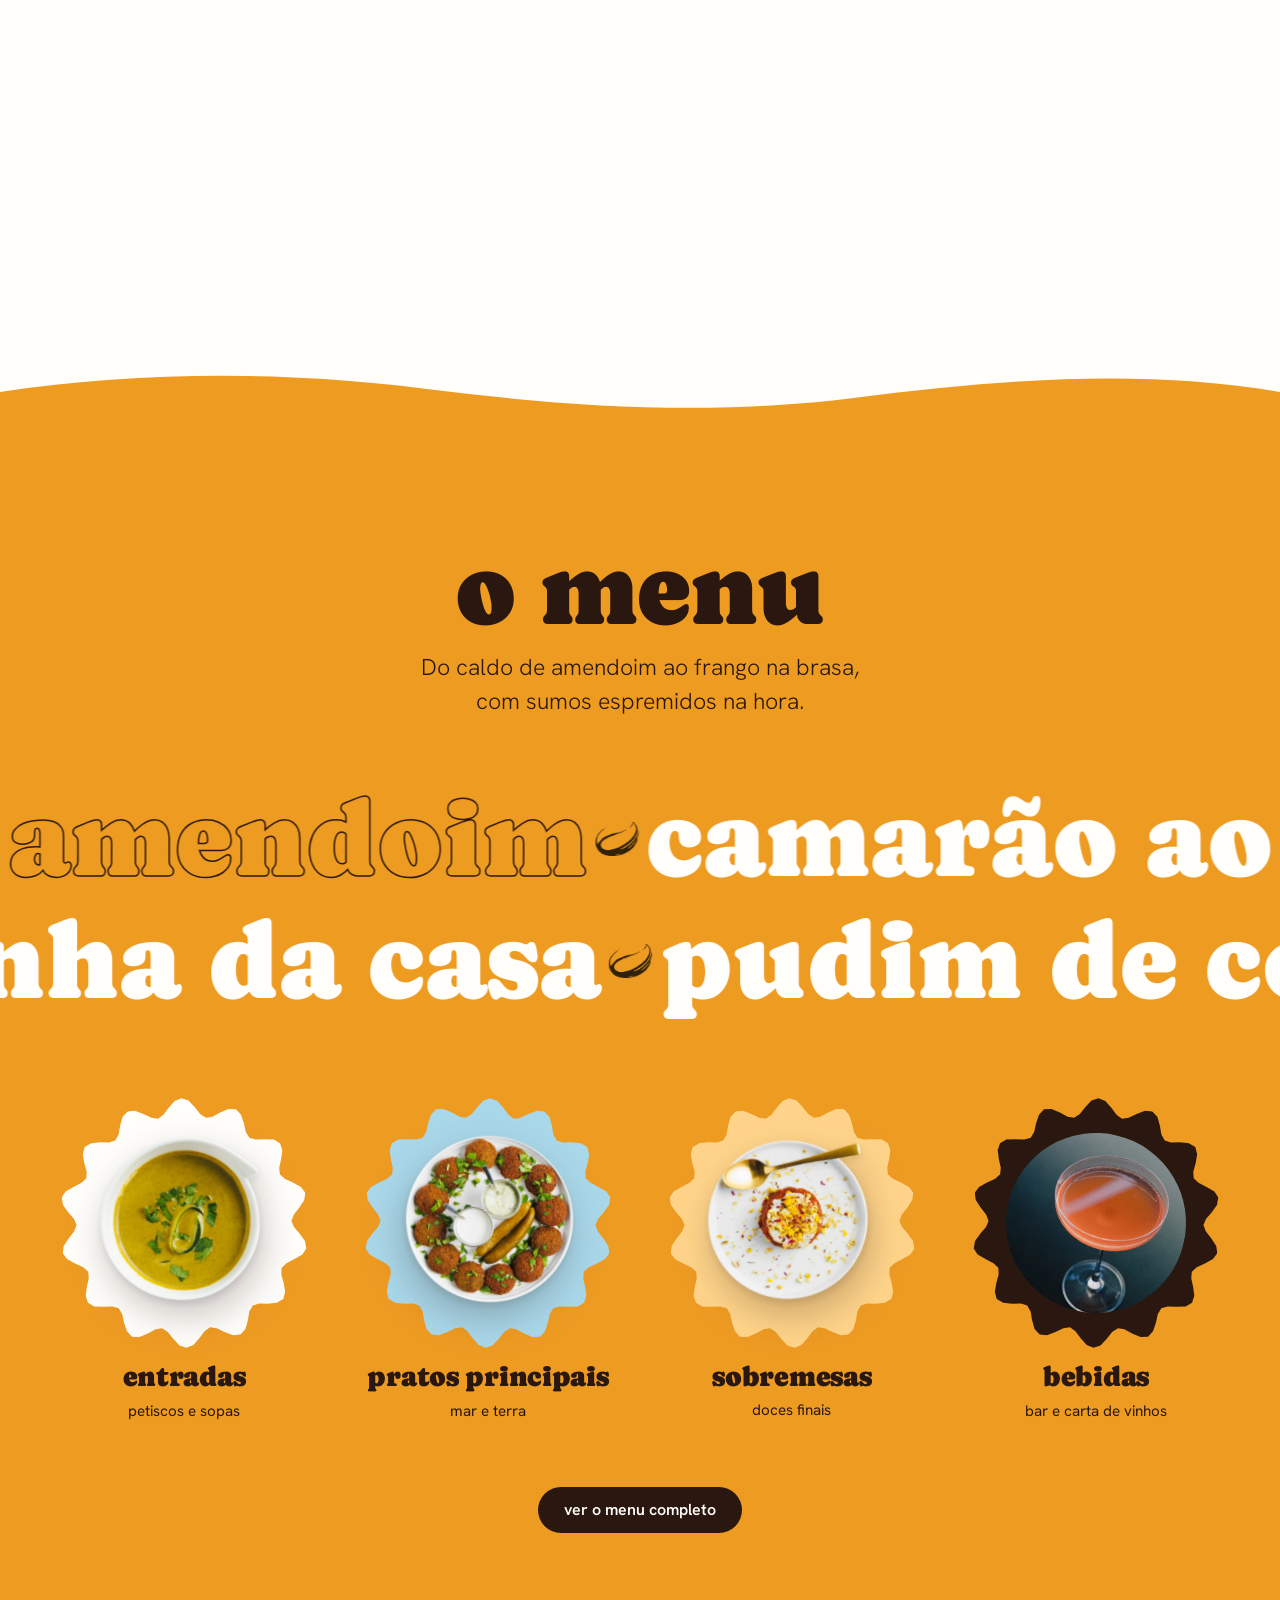
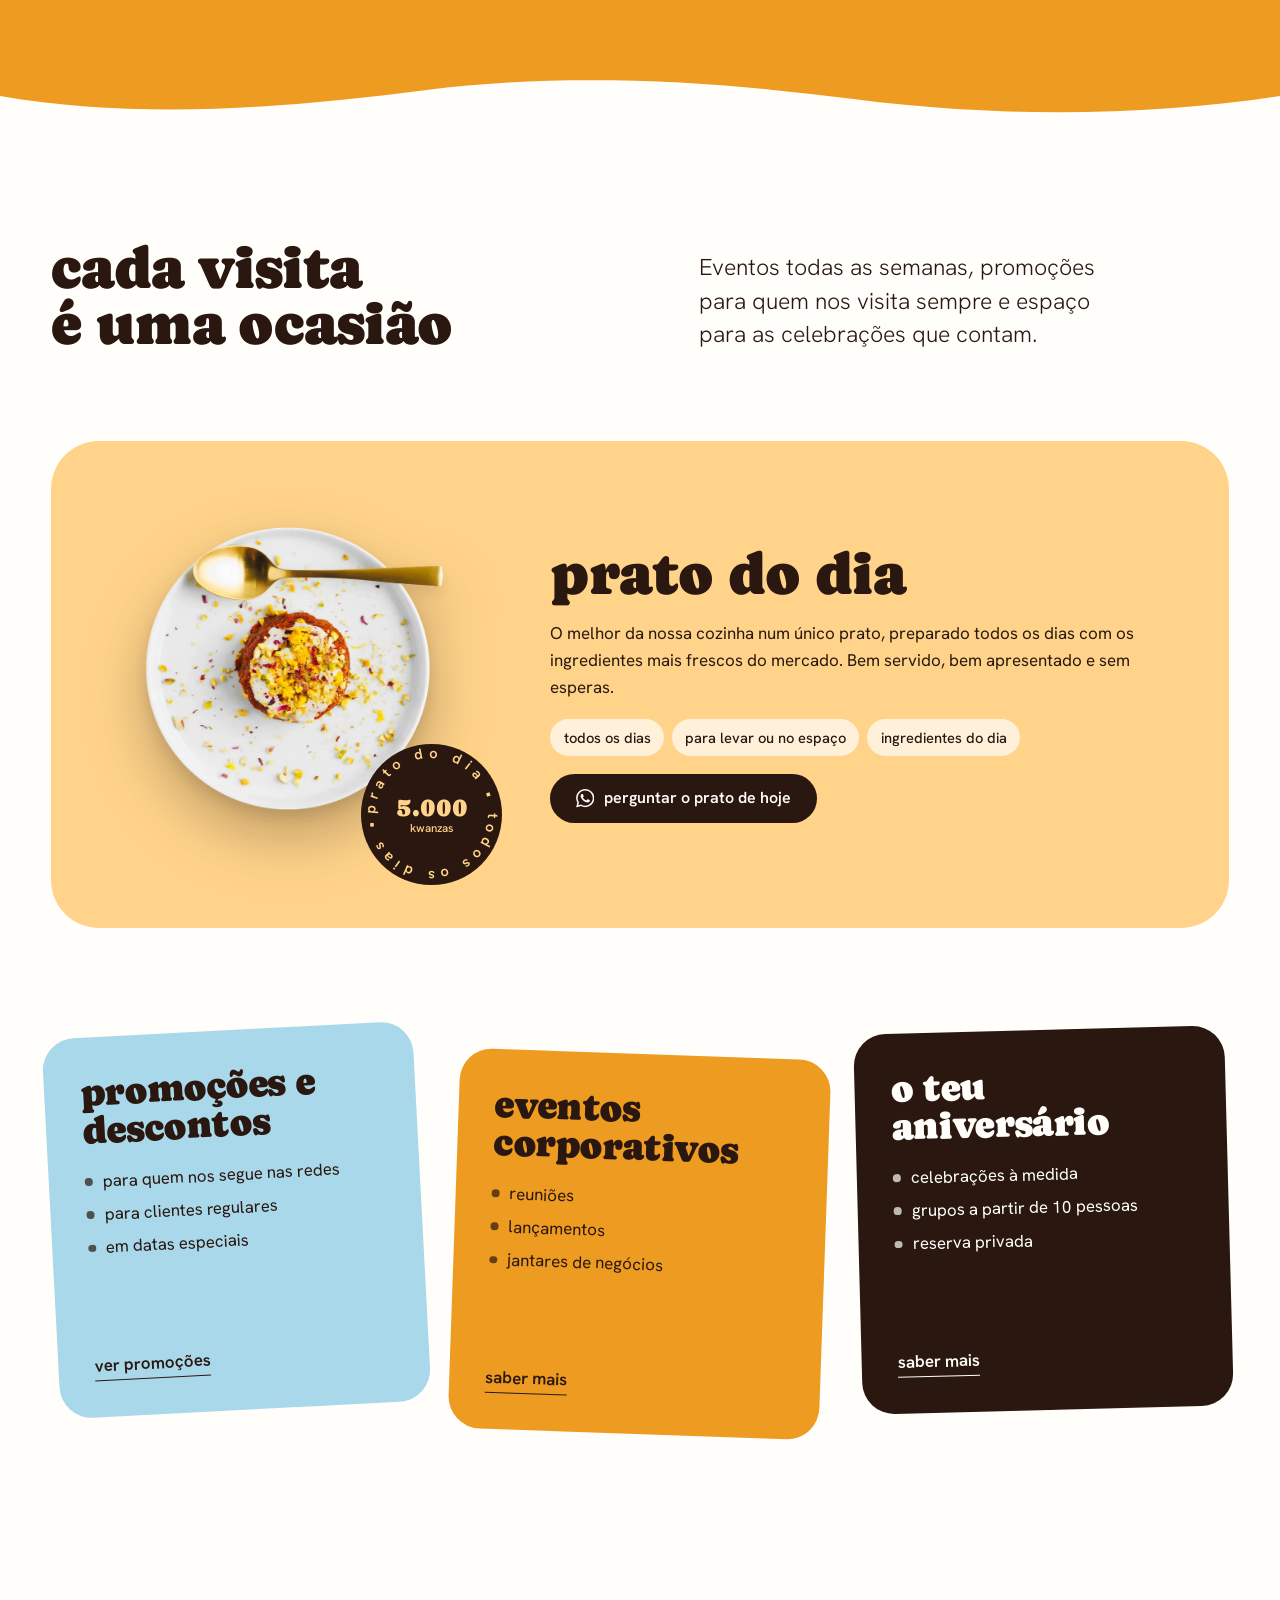
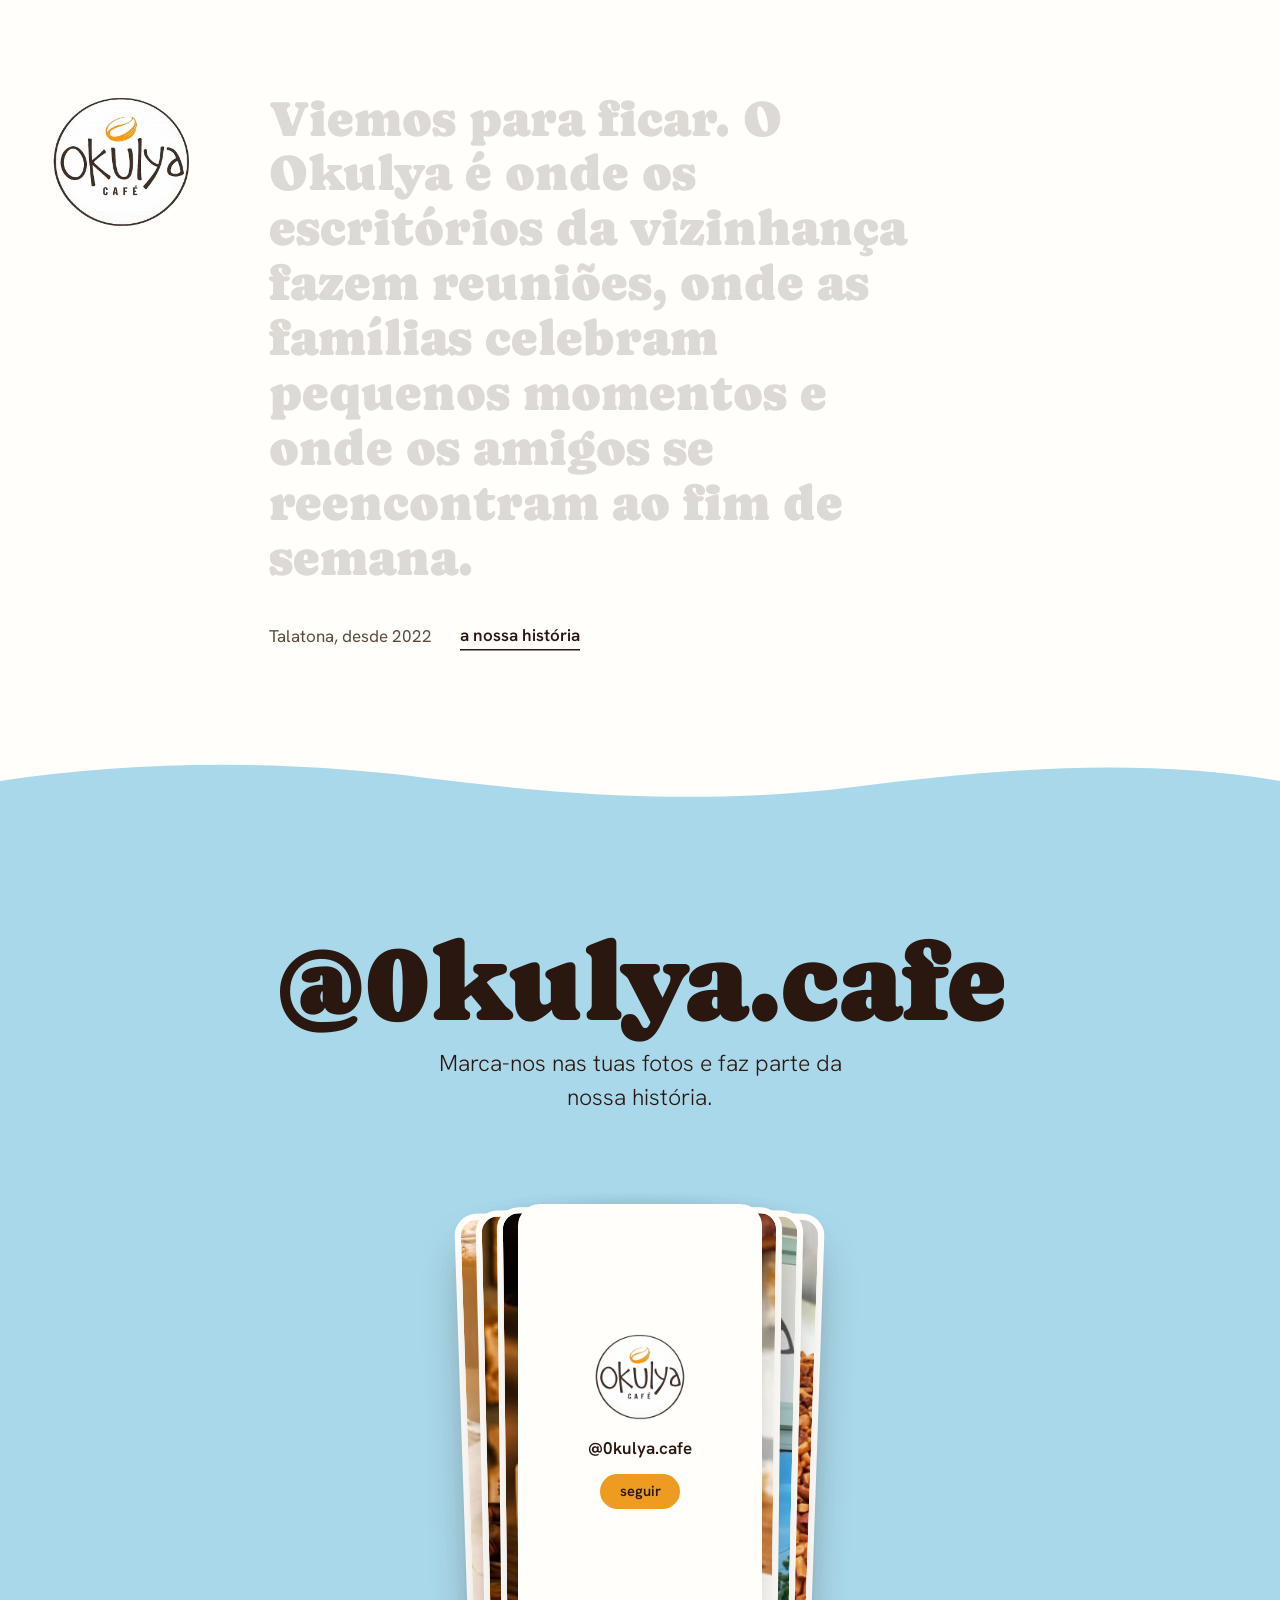
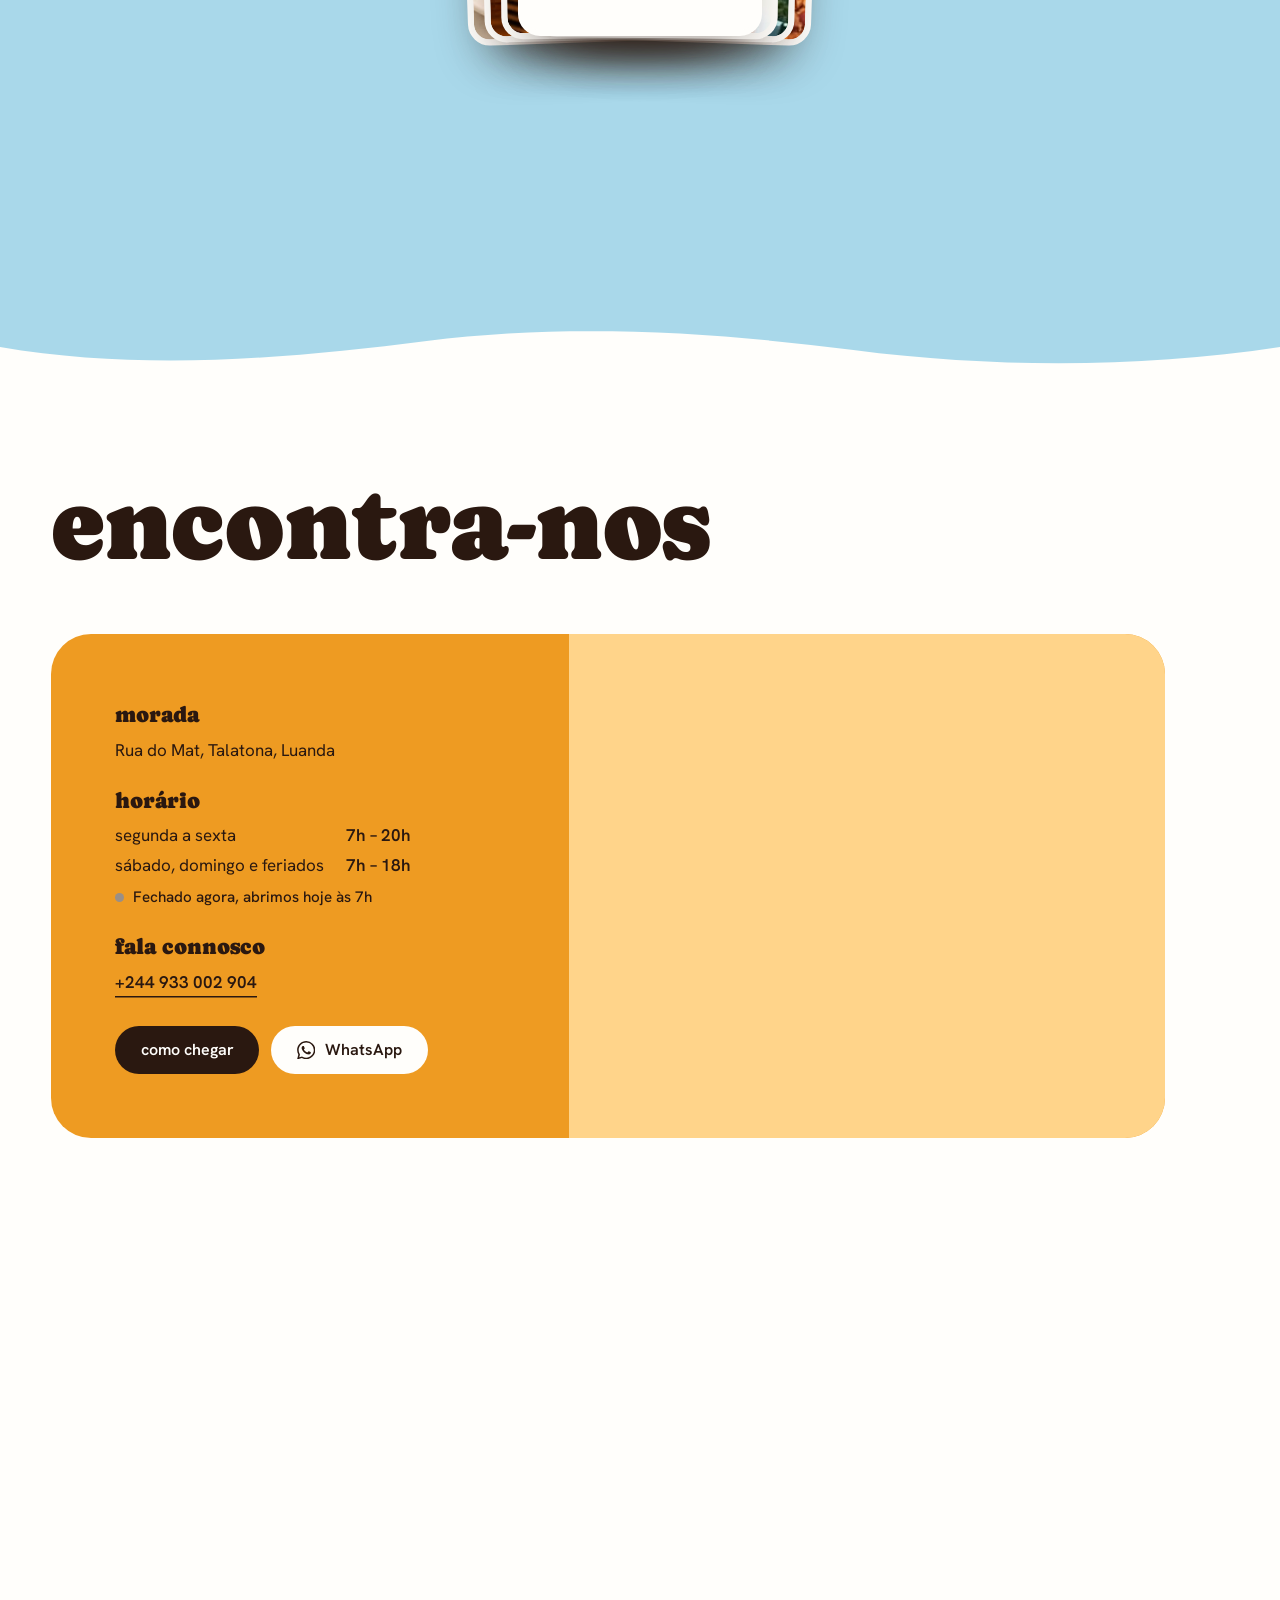
==== commit 69df6f8e: "Hero: one-word "okulya" whose "o" opens into the café on scroll The "o" is a circle showing the café" ====
--- a/index.html
+++ b/index.html
@@ -16,6 +16,7 @@
   <link rel="preconnect" href="https://fonts.gstatic.com" crossorigin>
   <link href="https://fonts.googleapis.com/css2?family=Caprasimo&family=Hanken+Grotesk:ital,wght@0,300;0,400;0,500;0,600;1,400&display=swap" rel="stylesheet">
   <link rel="stylesheet" href="assets/css/style.css">
+  <link rel="preload" as="image" href="assets/img/parede-okulya.webp">
   <script>document.documentElement.classList.add('js', 'is-entering');</script>
 </head>
 <body data-page="home">
@@ -57,6 +58,12 @@
 
     <!-- ============ HERO ============ -->
     <section class="hero" aria-labelledby="hero-title">
+      <!-- The photo seen through the "o". With motion, scrolling opens it until it fills the screen. -->
+      <div class="hero__reveal" aria-hidden="true">
+        <img class="hero__reveal-img" src="assets/img/parede-okulya.webp" alt="" width="1920" height="1080" fetchpriority="high">
+        <div class="hero__shade"></div>
+      </div>
+
       <div class="hero__stage">
         <div class="hero__blob" aria-hidden="true"></div>
         <div class="hero__plates">
@@ -78,11 +85,10 @@
       </div>
 
       <div class="hero__copy">
-        <h1 class="hero__word" id="hero-title" aria-label="Okulya Café">
+        <h1 class="hero__word" id="hero-title">
+          <span class="visually-hidden">Okulya Café</span>
           <img class="hero__swoosh" src="assets/img/swoosh.webp" alt="" width="900" height="705" aria-hidden="true">
-          <span class="line-mask" aria-hidden="true"><span>o</span></span>
-          <span class="line-mask syl-2" aria-hidden="true"><span>ku</span></span>
-          <span class="line-mask syl-3" aria-hidden="true"><span>lya</span></span>
+          <span class="hero__o" aria-hidden="true"><img class="hero__o-img" src="assets/img/parede-okulya-o.webp" alt="" width="480" height="480"></span><span class="hero__letters" aria-hidden="true"><span class="hero__l"><span>k</span></span><span class="hero__l"><span>u</span></span><span class="hero__l"><span>l</span></span><span class="hero__l"><span>y</span></span><span class="hero__l"><span>a</span></span></span>
         </h1>
         <p class="hero__def" data-hero-item><b>okulya</b> <i>do umbundu,</i> <span>comer.</span></p>
         <p class="hero__tag" data-hero-item>O sabor de casa. A alma de Luanda.</p>
@@ -94,6 +100,12 @@
       </div>
 
       <a class="hero__cue" href="#o-dia"><span>o nosso dia</span><i></i></a>
+
+      <!-- Appears on the photo once it has filled the screen: the start of "um dia no okulya" -->
+      <div class="hero__after" aria-hidden="true">
+        <p class="display-l"><span class="line-mask"><span>um dia</span></span><span class="line-mask"><span>no okulya</span></span></p>
+        <p class="lede">Abrimos às 7h e a cozinha acompanha o dia: café e pastelaria de manhã, almoço ao meio-dia, petiscos ao fim da tarde.</p>
+      </div>
     </section>
 
     <!-- ============ THE DAY (porthole) ============ -->
--- a/assets/css/style.css
+++ b/assets/css/style.css
@@ -290,10 +290,10 @@
 .hero {
   position: relative; min-height: 100svh;
   display: grid; grid-template-columns: 1fr 1fr; align-items: center; gap: clamp(24px, 4vw, 72px);
-  padding: calc(var(--header-h) + 24px) var(--gutter) 88px;
-  max-width: 1500px; margin-inline: auto;
-}
-.hero__stage { position: relative; aspect-ratio: 1; width: min(100%, 640px); justify-self: center; }
+  /* full-bleed box (the photo must be able to fill the screen), content capped at 1500px */
+  padding: calc(var(--header-h) + 24px) max(var(--gutter), calc(50% - 750px)) 88px;
+}
+.hero__stage { position: relative; z-index: 1; aspect-ratio: 1; width: min(100%, 640px); justify-self: center; }
 .hero__blob {
   position: absolute; inset: 6%;
   background: var(--ambar);
@@ -313,15 +313,52 @@
 .hero__dots button { width: 10px; height: 10px; border-radius: 50%; background: var(--line); transition: background-color .3s, transform .3s; }
 .hero__dots button[aria-current="true"] { background: var(--cafe); transform: scale(1.3); }
 
-.hero__copy { position: relative; display: grid; justify-items: start; gap: 22px; }
-.hero__word { position: relative; z-index: 0; font-size: clamp(5.5rem, min(13vw, 20vh), 13.5rem); line-height: .8; margin-bottom: .12em; }
-.hero__word .line-mask { padding-bottom: .1em; }
-.hero__word .syl-2 { padding-left: .5em; }
-.hero__word .syl-3 { padding-left: .18em; }
+.hero__copy { position: relative; z-index: 1; display: grid; justify-items: start; gap: 22px; }
+
+/* "okulya" on one line. The "o" is a circle with a photo in it. */
+.hero__word {
+  position: relative; z-index: 0;
+  display: flex; align-items: baseline; white-space: nowrap;
+  font-size: clamp(4.5rem, min(12.6vw, 22svh), 13rem); line-height: .8;
+  letter-spacing: -.02em; padding-top: .64em; margin-bottom: .05em; /* headroom for the swoosh */
+}
+.hero__o {
+  position: relative; display: inline-block; flex: none;
+  width: .62em; height: .62em; margin-right: .04em; border-radius: 50%;
+  align-self: flex-end; margin-bottom: .1em;
+}
+.hero__o-img { width: 100%; height: 100%; object-fit: cover; border-radius: 50%; }
+.hero__letters { display: flex; }
+.hero__l { display: inline-block; overflow: hidden; padding-bottom: .14em; margin-bottom: -.14em; }
+.hero__l > span { display: inline-block; }
 .hero__swoosh {
-  position: absolute; z-index: -1; width: 58%; left: 34%; top: 4%;
+  /* sits above "ku" like in the logo, clear of the letters (their ink starts at .64em + .01em) */
+  position: absolute; z-index: -1; width: .78em; left: 1.06em; top: -.03em;
   transform: rotate(-6deg);
 }
+
+/* the photo layer: hidden until JS clips it to the "o" */
+.hero__reveal {
+  position: absolute; inset: 0; z-index: 0; display: none;
+  transform-origin: 50% 50%; will-change: transform, clip-path; pointer-events: none;
+}
+.hero__reveal-img { width: 100%; height: 100%; object-fit: cover; }
+.hero__shade { position: absolute; inset: 0; background: linear-gradient(180deg, rgba(42, 24, 16, .2), rgba(42, 24, 16, .62)); opacity: 0; }
+.hero__after {
+  position: absolute; inset: 0; z-index: 3; display: none;
+  place-content: center; justify-items: center; gap: 20px; text-align: center;
+  padding: 0 var(--gutter); color: var(--cal); pointer-events: none;
+}
+.hero__after .display-l { font-family: var(--font-display); }
+.hero__after .lede { margin-inline: auto; }
+
+/* zoom mode (set by JS when motion is on and the screen is tall enough) */
+.hero.is-zoom { height: 100vh; height: 100svh; min-height: 0; padding-bottom: 64px; }
+.hero.is-zoom .hero__reveal { display: block; clip-path: circle(0px at 50% 50%); }
+.hero.is-zoom .hero__o-img { visibility: hidden; }
+.hero.is-zoom .hero__after { display: grid; }
+.hero.is-zoom .hero__stage { width: min(100%, 640px, calc(100svh - 250px)); }
+.dia__intro.is-merged { position: absolute !important; width: 1px; height: 1px; padding: 0; margin: -1px; overflow: hidden; clip: rect(0 0 0 0); white-space: nowrap; }
 .hero__def { display: flex; flex-wrap: wrap; align-items: baseline; gap: .35em .8em; font-size: 1.1rem; }
 .hero__def b { font-family: var(--font-display); font-weight: 400; font-size: 1.35em; }
 .hero__def i { color: var(--cafe-soft); }
@@ -338,11 +375,15 @@
 @media (max-width: 860px) {
   .hero { grid-template-columns: 1fr; padding-top: calc(var(--header-h) + 8px); padding-bottom: 110px; gap: 48px; }
   .hero__copy { order: -1; justify-items: center; text-align: center; }
-  .hero__word .syl-2, .hero__word .syl-3 { padding-left: 0; }
+  .hero__word { font-size: 25vw; }
   .hero__def { justify-content: center; }
   .hero__actions { justify-content: center; }
   .hero__stage { width: min(88vw, 460px); }
   .hero__cue { display: none; }
+  /* phones in zoom mode: everything has to fit one screen, so the plate shrinks */
+  .hero.is-zoom { align-content: center; gap: 28px; padding-bottom: 56px; }
+  .hero.is-zoom .hero__copy { gap: 14px; }
+  .hero.is-zoom .hero__stage { width: min(88vw, 460px, calc(100svh - 550px)); }
 }
 
 /* ==========================================================================
@@ -633,9 +674,10 @@
 .footer__grid a:hover { opacity: 1; color: var(--mel); }
 .footer__word {
   font-family: var(--font-display); color: var(--ambar);
-  font-size: clamp(6rem, 27vw, 26rem); line-height: .78; text-align: center;
+  /* only the bottom of the letters dips under the edge */
+  font-size: clamp(5rem, 21vw, 21rem); line-height: .78; text-align: center;
   margin: clamp(40px, 6vw, 80px) 0 0; letter-spacing: -.02em;
-  translate: 0 12%; white-space: nowrap;
+  white-space: nowrap;
 }
 .footer__links { display: flex; gap: 18px; }
 .footer__links a { text-decoration: none; }
